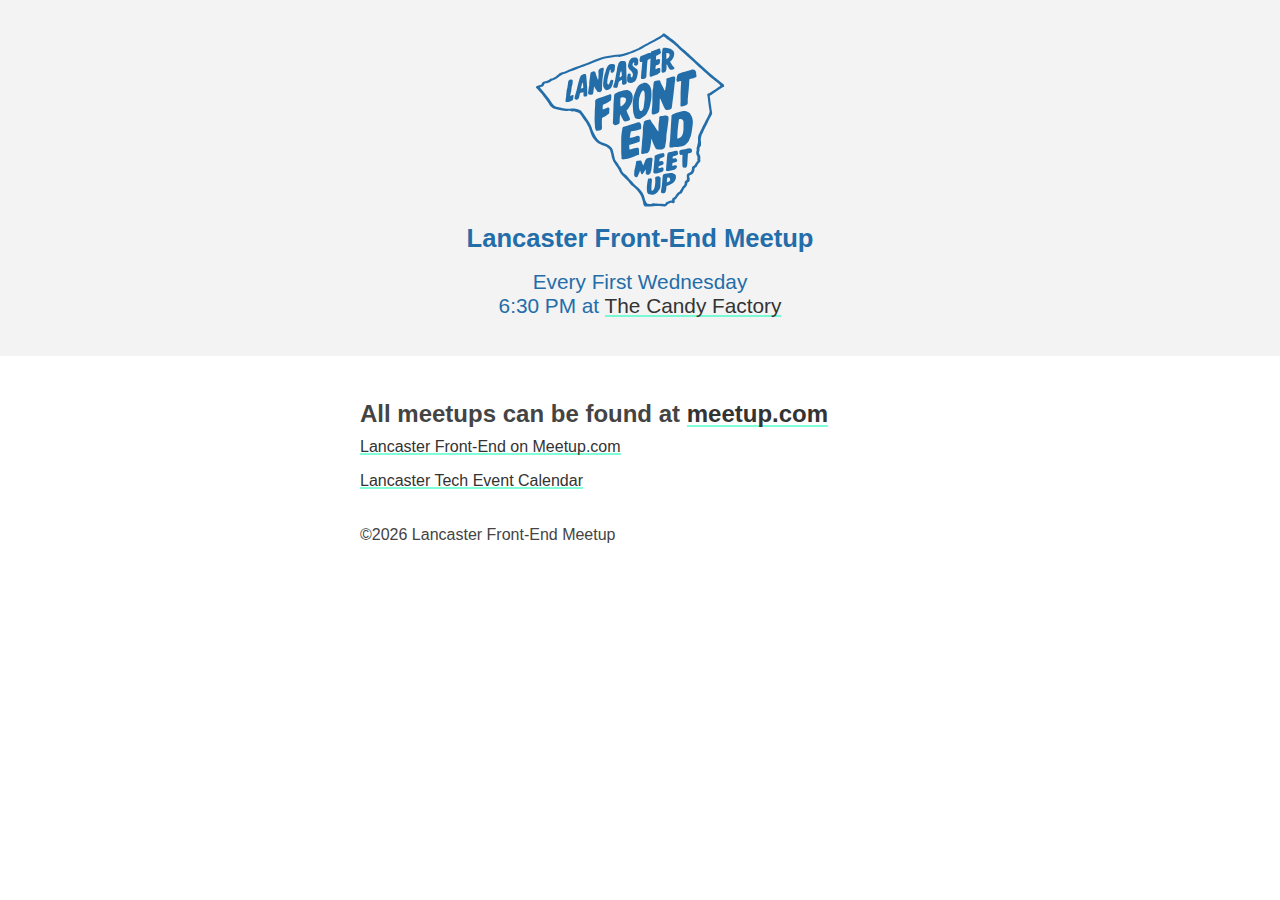
==== index.html @ fb567724 "center text.rewrite links." ====
<!DOCTYPE html>
<html lang="en">
<head>
	<meta charset="utf-8">
	<meta http-equiv="X-UA-Compatible" content="IE=edge">
	<meta name="viewport" content="width=device-width, initial-scale=1">
	<title>Lancaster Front-End Meetup</title>
	<meta name="description" content="The Lancaster Front-End Meetup meets every first Wednesday at 6:30 PM at the Candy Factory in Lancaster, Pennsylvania. We discuss and present topics revolving around the design and development of websites and applications."> 
	<meta name="author" content="Eric Clark"> 
	<link rel="stylesheet" href="styles.css">
	<!-- HTML5 shim and Respond.js for IE8 support of HTML5 elements and media queries -->
	<!-- WARNING: Respond.js doesn't work if you view the page via file:// -->
<!--[if lt IE 9]>
<script src="https://oss.maxcdn.com/html5shiv/3.7.2/html5shiv.min.js"></script>
<script src="https://oss.maxcdn.com/respond/1.4.2/respond.min.js"></script>
<![endif]-->

</head>
<body>
	<header class="hero">
		<div class="container">
			<div class="header-logo">
				<object class="logo" alt="The Lancaster Front-end Meetup Logo" data="lancaster-front-end-logo.svg" type="image/svg+xml"></object>          
			</div>
			<h1 class="header-title">Lancaster Front-End Meetup</h1>
			<h2 class="header-title-2">
				Every First Wednesday
				<br>
				6:30 PM at <a href="https://www.google.com/maps/place/The+Candy+Factory/@40.0436094,-76.3073205,18z/data=!4m5!1m2!2m1!1scandy+factory!3m1!1s0x0000000000000000:0x0563521d0d78cf03" target="_blank">The Candy Factory</a>
			</h2>
		</div>    
	</header>
	<section class="next-meetup">
		<div class="container">
			<h3>
				All meetups can be found at <a href="http://www.meetup.com/lancaster-front-end" target="_blank">meetup.com</a>
			</h3>
			<p>
				<a class="button" href="http://www.meetup.com/lancaster-front-end/events/229286176/" target="_blank" title="Meetup.com page for the Lancaster Front-end Meetup">Lancaster Front-End on Meetup.com</a>
			</p>
			<p>
				<a href="http://techlancaster.com/#calendar" target="_blank">Lancaster Tech Event Calendar</a>
			</p>
			</article>
		</div>
	</section>


	<footer>
		<div class="container">
			<p>&copy;<script>new Date().getFullYear()>2010&&document.write(new Date().getFullYear());</script> Lancaster Front-End Meetup</p>
		</div>
	</footer>

</body>
</html>
---- styles.css ----
html{box-sizing:border-box}*,*:before,*:after{box-sizing:inherit}body{margin:0;padding:0;font-family:Helvetica;color:#444}h3,h4{margin-bottom:10px}h3{font-size:1.5rem}p{margin-top:0}.container{width:100%;max-width:600px;padding:0 20px;margin:0 auto}.container:before,.container:after{content:" ";display:table}.container:after{clear:both}a{color:#333;-webkit-transition:all .25s ease;transition:all .25s ease;text-decoration:none;box-shadow:inset 0px -2px 0px rgba(0,255,180,0.5)}a:hover{box-shadow:inset 0px -1em 0px rgba(0,255,180,0.5)}.hero{padding:20px 0;background:#eaf3fb;background:#f3f3f3}.header-logo{width:200px;margin:0 auto;-webkit-transform:translate(-5%);transform:translate(-5%)}.header-title{margin-top:0;font-size:1.6em;color:#236DA9;text-align:center;font-weight:bold}.header-title-2{font-size:1.3em;color:#236DA9;text-align:center;font-weight:normal}.next-meetup{padding:20px 0;background:#fff}.content{padding:20px 0;border-top:1px solid #ddd}.row{margin:0 -20px}.row:before,.row:after{content:" ";display:table}.row:after{clear:both}.col1of2{padding-left:20px;padding-right:20px}@media (min-width: 600px){.col1of2{float:left;width:50%}}ul{margin:0;padding:0}ul li{list-style-type:none;margin:0;padding:4px}.btn{display:inline-block;padding:1em 2em;color:#fff;font-weight:bold;background:#236DA9;box-shadow:inset 0 -3px 0 0 rgba(0,0,0,0.2);border-radius:2px}.btn:hover{box-shadow:inset 0 -6px 0 0 rgba(0,0,0,0.35);background:#1f5f94}.text-nowrap{white-space:nowrap}.logo-outline,.logo-lancaster,.logo-frontend,.logo-meetup{fill:#236DA9}
/*# sourceMappingURL=styles.css.map */
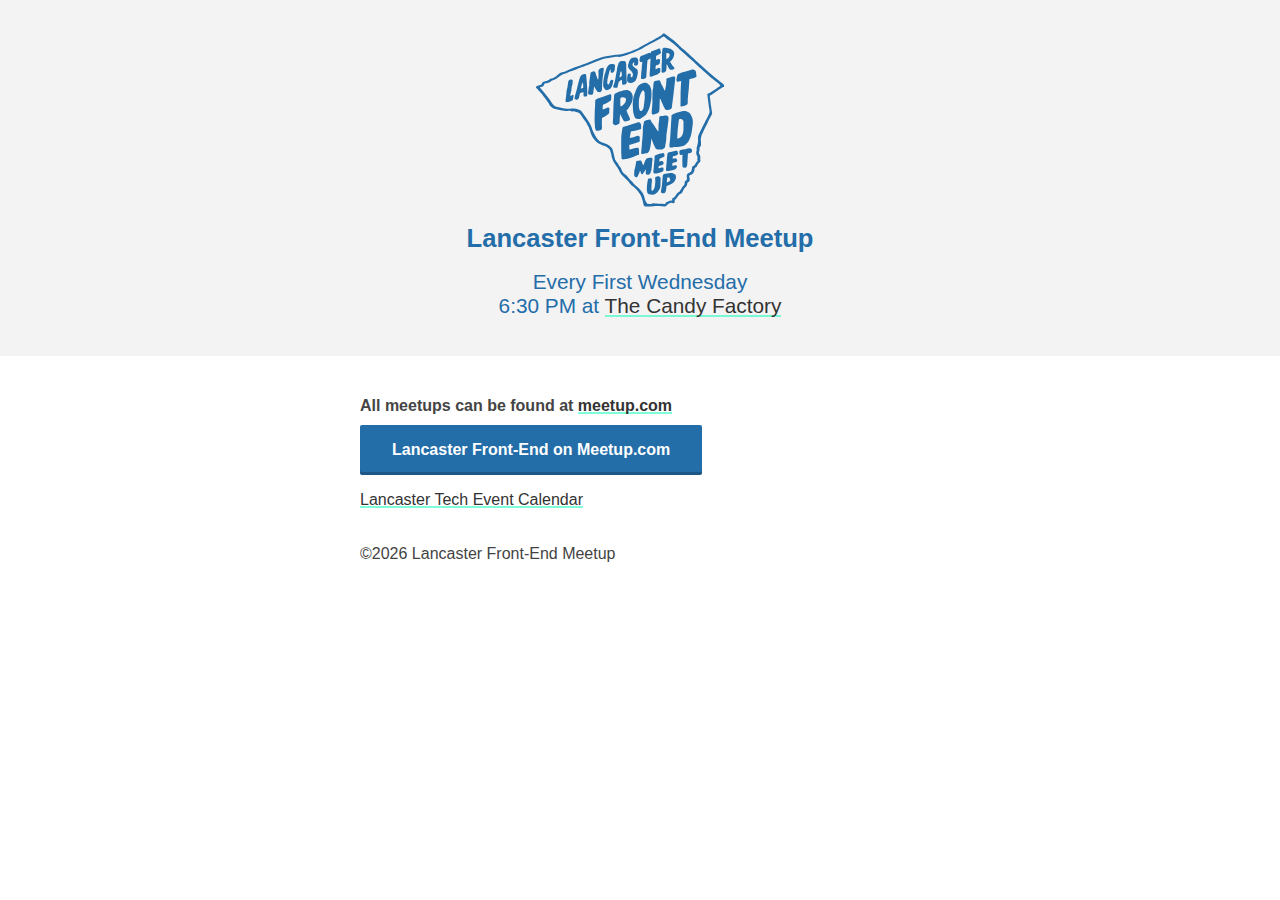
==== commit 86b7ea1e: "update heading and .btn class" ====
--- a/index.html
+++ b/index.html
@@ -32,11 +32,11 @@
 	</header>
 	<section class="next-meetup">
 		<div class="container">
-			<h3>
+			<h4>
 				All meetups can be found at <a href="http://www.meetup.com/lancaster-front-end" target="_blank">meetup.com</a>
-			</h3>
+			</h4>
 			<p>
-				<a class="button" href="http://www.meetup.com/lancaster-front-end/events/229286176/" target="_blank" title="Meetup.com page for the Lancaster Front-end Meetup">Lancaster Front-End on Meetup.com</a>
+				<a class="btn" href="http://www.meetup.com/lancaster-front-end/events/229286176/" target="_blank" title="Meetup.com page for the Lancaster Front-end Meetup">Lancaster Front-End on Meetup.com</a>
 			</p>
 			<p>
 				<a href="http://techlancaster.com/#calendar" target="_blank">Lancaster Tech Event Calendar</a>
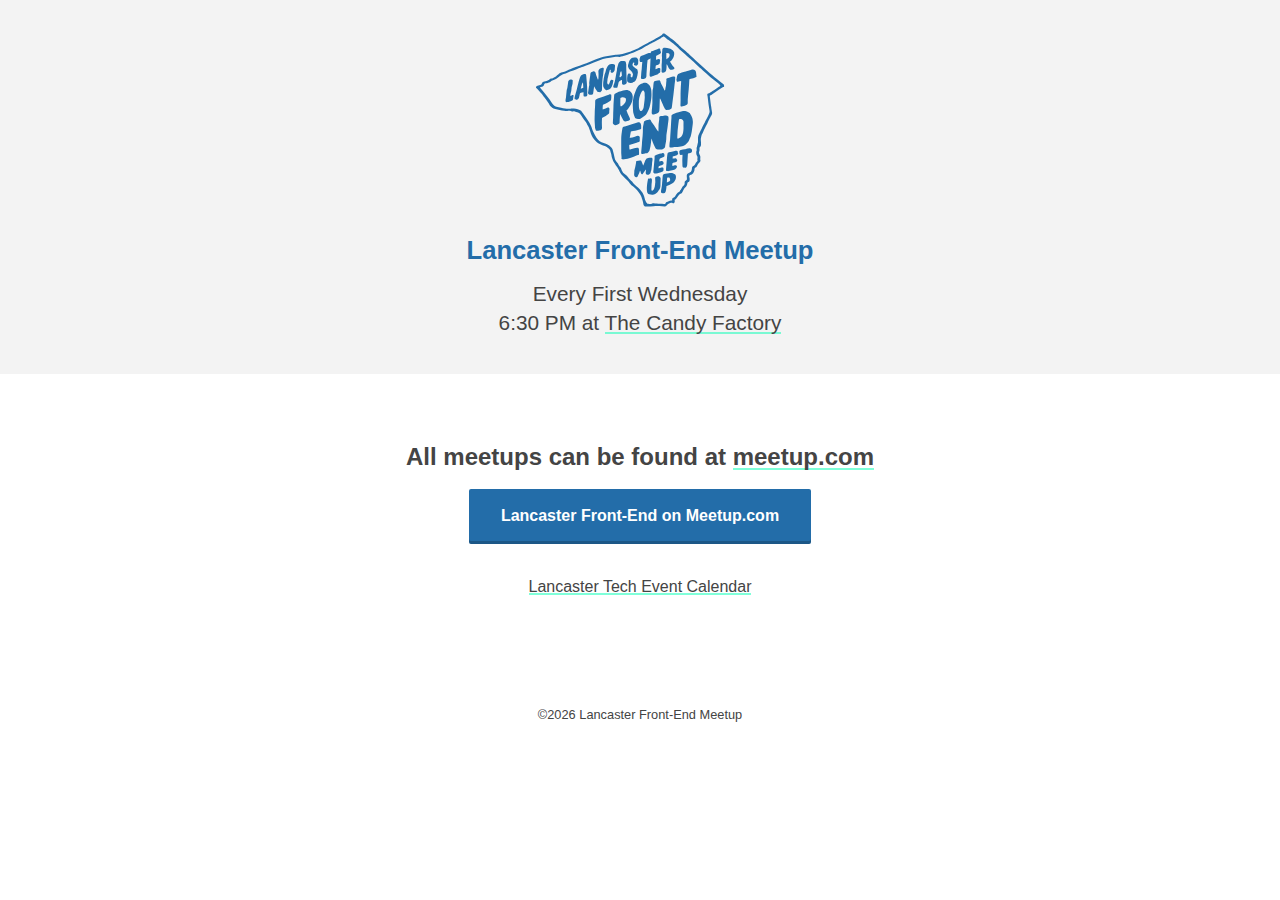
==== commit 0e047767: "updates again..." ====
--- a/index.html
+++ b/index.html
@@ -5,7 +5,7 @@
 	<meta http-equiv="X-UA-Compatible" content="IE=edge">
 	<meta name="viewport" content="width=device-width, initial-scale=1">
 	<title>Lancaster Front-End Meetup</title>
-	<meta name="description" content="The Lancaster Front-End Meetup meets every first Wednesday at 6:30 PM at the Candy Factory in Lancaster, Pennsylvania. We discuss and present topics revolving around the design and development of websites and applications."> 
+	<meta name="description" content="The Lancaster Front-End Meetup meets every first Wednesday at 6:30 PM at the Candy Factory in Lancaster, Pennsylvania. We discuss and present topics around the design and development of websites and applications."> 
 	<meta name="author" content="Eric Clark"> 
 	<link rel="stylesheet" href="styles.css">
 	<!-- HTML5 shim and Respond.js for IE8 support of HTML5 elements and media queries -->
@@ -20,7 +20,12 @@
 	<header class="hero">
 		<div class="container">
 			<div class="header-logo">
-				<object class="logo" alt="The Lancaster Front-end Meetup Logo" data="lancaster-front-end-logo.svg" type="image/svg+xml"></object>          
+				<svg class="logo" xmlns="http://www.w3.org/2000/svg" viewBox="0 0 432 432">
+						<path class="logo-outline" d="M388.53 163.65c0 .88-.1 1.88.02 2.85.77 6.27 1.58 12.53 2.4 18.8.1.68.4 1.33.5 2.02.28 2.08.47 4.17.76 6.25.23 1.56.47 3.13.83 4.66.7 3.07.4 5.9-1.6 8.45-.64.8-.98 1.85-1.5 2.77-1.25 2.3-2.53 4.57-3.78 6.87-.4.72-.82 1.43-1.08 2.2-1.23 3.72-3.28 7.05-5 10.53-1.04 2.14-2.08 4.27-3.15 6.4-.6 1.2-1.4 2.3-1.83 3.57-.96 2.84-2.62 5.32-3.8 8.03-.08.16-.2.3-.23.48-.73 2.94-1.63 5.86-2.1 8.84-.28 1.87.07 3.84.18 5.76.08 1.52.33 3.03.32 4.54 0 1.63-.05 3.3-.45 4.86-.27 1.06-1.07 2.04-1.82 2.9-.87 1-1.3 2.05-1.07 3.35.44 2.43.13 4.8-.8 7.04-.66 1.6-.3 2.96.38 4.37.46.94.9 1.9 1.35 2.84 1.03 2.25 1.28 4.56.76 7-.2.94-.22 2.05.08 2.95.86 2.57-.18 4.44-2 6.03-2.16 1.88-3.8 4.07-4.82 6.75-.63 1.63-1.4 3.24-3.27 3.9-.4.12-.74.37-1.05.63-.72.6-1.3 1.23-1.33 2.32-.1 2.1-.27 4.18-1.32 6.1-1.12 2.02-2.13 4.14-4.06 5.56-.54.4-1.23.6-1.88.83-.55.2-1.14.26-1.7.45-2.04.7-3.03 2.46-2.3 4.5.77 2.1.82 4.23.74 6.38-.03.73-.36 1.45-.5 2.18-.25 1.37-1.2 2-2.35 2.5-1.4.6-2.1 1.64-2.24 3.25-.3 3.2-1.72 5.84-4.1 8.1-1.86 1.74-3.47 3.77-4.6 6.12-.82 1.73-1.6 3.5-2.5 5.2-.73 1.33-1.55 2.65-3.45 2.48-.35-.03-.78.25-1.08.5-.63.5-1.26 1.04-1.78 1.67-1.3 1.55-2.58 3.13-3.8 4.74-1.1 1.44-2.1 2.95-3.2 4.37-.35.43-.94.68-1.44.94-.46.24-.97.38-1.63.64.13.55.2 1.04.36 1.5.52 1.62-.42 4.92-1.73 5.93-.68.52-1.43.42-2.17.16-.66-.25-1.28-.6-1.96-.77-.78-.18-1.72-.5-2.4-.24-1.7.65-3.63.87-5.05 2.23-.38.35-.83.67-1.3.86-1.2.48-2.07 1.4-2.56 2.5-.92 2.1-2.58 2.56-4.6 2.44-3.78-.23-7.57-.6-11.36-.72-4.15-.14-8.3-.1-12.45.1-4.66.24-9.3.77-13.98.78-1.34 0-2.68 0-4.02-.1-.5-.02-1.12-.18-1.45-.52-1.08-1.12-2.3-2.17-2.6-3.85-.18-1.15-.5-2.3-.6-3.45-.47-4.24-2.3-8.08-3.46-12.12-1.2-4.17-3.43-7.75-6.22-11.03-1.93-2.27-3.75-4.63-5.8-6.77-1.86-1.92-3.98-3.6-5.97-5.38-2.42-2.17-5.17-3.92-7.13-6.65-1.7-2.37-3.58-4.66-5.76-6.7-3.2-3.02-6.1-6.38-9.26-9.48-1.88-1.85-3.74-3.7-5.18-5.92-.44-.68-.85-1.4-1.24-2.1-1.84-3.38-3.66-6.78-5.52-10.15-.45-.8-1.05-1.54-1.6-2.3-1.37-1.88-2.87-3.65-3.9-5.77-.9-1.82-2.13-3.48-3.2-5.22-.27-.45-.6-.88-.76-1.37-1.37-4-3.17-7.88-3.5-12.22-.12-1.48-.74-2.92-1.13-4.38-.46-1.7-.96-3.37-1.38-5.07-.23-.94-.6-1.74-1.3-2.42-.55-.5-.9-1.22-1.43-1.75-2.62-2.6-5.45-4.92-9.03-6.13-2.53-.86-5.15-1.57-7.6-2.68-4.45-2.02-8.9-4-12.27-7.9-2.33-2.68-4.63-5.4-6.47-8.4-1.42-2.33-2.62-4.82-3.6-7.37-1.28-3.37-2.05-6.94-3.42-10.26-.97-2.34-1.48-4.88-3.16-7-1.13-1.42-1.78-3.26-2.53-4.96-1.1-2.5-2.65-4.66-4.5-6.62-2.65-2.77-4.56-6.05-6.6-9.25-1.22-1.9-2.52-3.82-4.05-5.48-2-2.2-4.75-3.1-7.63-3.6-.97-.16-1.98-.3-2.88-.67-1.32-.54-2.63-.62-3.95-.34-1.2.25-2.33.08-3.44-.28-2.7-.88-5.52-1.1-8.33-.86-2.48.2-4.92-.05-7.35-.34-3.3-.4-6.6-.9-9.88-1.5-3.16-.6-6.28-1.35-9.4-2.1-1.3-.33-2.55-.83-3.8-1.27-2.07-.72-3.37-2.47-5.05-3.7-2.73-2.02-3.6-5.26-5.45-7.84l-4.9-6.78c-.66-.9-1.4-1.73-2-2.65-1.33-2-2.57-4.04-4.34-5.7-.37-.36-.75-.76-1-1.22-1.2-2.32-3.2-3.97-4.9-5.87-1.05-1.16-1.83-2.56-2.85-3.75-1.2-1.4-2.52-2.74-3.84-4.05-.94-.94-2-1.77-2.97-2.7-.9-.88-1-1.94-.14-2.8.86-.9 1.87-1.63 3.14-2 2.4-.73 4.75-1.58 7.1-2.4 1.05-.35 1.57-1.17 1.86-2.18.8-2.82 2.78-4.3 5.57-4.6 3.4-.35 6.34-1.94 9.4-3.23.62-.26 1.18-.78 1.62-1.3 1-1.2 2.25-1.84 3.8-1.9 3.07-.1 5.57-1.53 7.94-3.32.7-.52 1.56-.83 2.23-1.37 1.4-1.14 2.73-2.38 4.1-3.57.64-.56 1.3-1.1 1.98-1.65.36-.3.9-.45 1.14-.8 1.03-1.57 2.73-1.93 4.32-2.43 1.56-.5 3.2-.7 4.75-1.22 2.37-.8 4.72-1.7 7-2.73 2.9-1.34 5.83-2.63 8.9-3.6 3.12-1 6.1-2.38 9.14-3.6.45-.16.87-.36 1.3-.52 5.6-2.06 11.2-4.1 16.77-6.17 4.38-1.63 8.76-3.25 13.1-5 4.27-1.73 8.47-3.63 12.72-5.43.96-.4 1.95-.77 2.94-1.1 3.1-1.05 6.2-2.1 9.3-3.1 3.7-1.18 7.4-2.24 11.24-2.78 6.78-.97 13.56-1.9 20.34-2.82.52-.07 1.05-.06 1.58-.07 4.4-.1 8.76-.6 13.04-1.53 2.44-.54 4.75-1.6 7.17-2.28 3.72-1.03 7.2-2.7 11.02-3.43 1.12-.2 2.14-.9 3.24-1.3 2.7-.96 5.23-2.28 7.8-3.53 1.68-.8 3.44-1.47 5.1-2.33 2.1-1.1 4.15-2.36 6.23-3.53 1.2-.7 2.45-1.33 3.68-2l6.14-3.37c2.3-1.26 4.6-2.5 6.9-3.78.68-.38 1.3-.8 1.97-1.18 1-.57 2.04-1.1 3.07-1.65 2.42-1.3 4.84-2.57 7.25-3.88 2.2-1.2 4.4-2.4 6.57-3.64 1.3-.74 2.6-1.52 3.9-2.3 1.68-1.04 3.38-2.06 5.05-3.14.52-.34 1.1-.77 1.33-1.3.38-.86.82-1.54 1.78-1.75 1.1-.24 2.2-.37 3.25.2.57.3 1.1.7 1.6 1.08 1.95 1.48 3.8 3.1 5.84 4.42 1.92 1.25 3.66 2.66 5.3 4.23.3.28.65.52 1 .73 3.28 1.93 6.24 4.3 9 6.9 2.2 2.08 4.45 4.1 6.6 6.22 1.26 1.22 2.32 2.63 3.6 3.83 2.14 2.03 4.36 4 6.62 5.92 2.7 2.3 5.48 4.54 8.2 6.8 1.13.94 2.25 1.88 3.3 2.88 1.44 1.36 2.77 2.84 4.23 4.17 2 1.85 4.15 3.55 6.16 5.4 3.68 3.42 7.27 6.93 10.96 10.33 3.55 3.27 7.2 6.43 10.78 9.66 2.77 2.5 5.5 5.04 8.28 7.5 3.98 3.5 8 7 12.02 10.45 2.78 2.38 5.57 4.77 8.44 7.07 2.18 1.75 4.62 3.2 6.68 5.06 1.77 1.6 3.57 3.16 5.5 4.55.3.2.55.48.86.62 2.24 1 3.17 2.74 3.22 5.13.03 1.37-.3 2.06-1.58 2.52-.44.16-.9.27-1.3.52-4.7 3.04-9.38 6.1-14.05 9.17l-8.58 5.7c-.83.56-1.6 1.2-2.44 1.72-.84.55-1.73 1-2.83 1.6zm-81.5 226.46c0-.9.08-1.6-.03-2.25-.2-1.12.22-1.95 1.02-2.64.44-.37.9-.76 1.4-1.05 1.98-1.14 3.78-2.27 4.76-4.6.8-1.95 2.34-3.55 3.78-5.17 1.1-1.26 2.16-2.4 3.75-2.95 1.3-.44 2.03-1.26 2.34-2.6.12-.52.6-.97.93-1.45.23-.33.53-.62.73-.97 1.02-1.72 1.98-3.48 3.05-5.17.6-.93 1.2-1.97 2.08-2.55 1.98-1.32 2.9-3.13 3.15-5.4.08-.68.15-1.4.04-2.1-.22-1.36.4-2.4 1.22-3.32.65-.73 1.43-1.4 2.28-1.9.94-.52 1.38-1.22 1.42-2.22.03-.76-.02-1.52-.06-2.27-.1-1.58-.32-3.16-.28-4.73.04-1.64.33-3.38 1.73-4.43 1.53-1.14 3.2-2.24 4.96-2.93 2.04-.8 2.95-2.25 3.6-4.16.63-1.84.87-3.74.98-5.67.08-1.4.56-2.62 1.78-3.45.9-.62 1.85-1.22 2.7-1.9.72-.58 1.64-1.15 1.94-1.93 1.07-2.74 2.72-5.02 4.9-6.95.68-.6.96-1.3.64-2.2-.57-1.53-.53-3.04-.12-4.63.4-1.56.26-3.12-.7-4.54-1.87-2.83-2.08-6-1.9-9.26.03-.35.07-.73.24-1.02 1.02-1.75.75-3.58.48-5.45-.1-.67.02-1.4.15-2.06.14-.8.43-1.56.62-2.36.47-2 .9-3.98 1.37-5.97.3-1.23.84-2.45.9-3.7.14-2.32 0-4.66-.04-7-.04-2.67.1-5.3.86-7.93s2.5-4.7 3.46-7.2c1.05-2.72 2.5-5.27 3.78-7.9.8-1.67 1.55-3.4 2.4-5.05 1.33-2.52 2.77-4.98 4.1-7.5.46-.87.66-1.88 1.1-2.76 1.64-3.15 3.33-6.27 5-9.4.38-.73.76-1.45 1.1-2.2.98-2.1 1.97-4.18 2.7-6.4.48-1.45.78-2.77.54-4.26-.7-4.38-1.4-8.76-2.05-13.16-.46-3.18-.8-6.38-1.2-9.58-.33-2.78-.63-5.57-.98-8.34-.13-.98-.4-1.95-.56-2.93-.3-1.7.28-3.3 1.5-3.57 3.5-.8 6.06-3.18 8.9-5.07 3.62-2.38 7.17-4.83 10.77-7.22 1.94-1.3 3.94-2.5 5.88-3.78 1.05-.7 1.12-1.38.36-2.34-.17-.23-.42-.4-.64-.6-2.3-1.96-4.6-3.94-6.9-5.88-2.73-2.28-5.5-4.5-8.23-6.77-2.43-2-4.87-4-7.28-6-1.97-1.64-3.93-3.3-5.87-4.98-2.1-1.85-4.2-3.7-6.25-5.6-1.24-1.14-2.4-2.35-3.63-3.5-.9-.85-1.8-1.67-2.72-2.47-1.5-1.3-3.06-2.5-4.5-3.84-2.72-2.5-5.38-5.03-8.06-7.54-2.12-2-4.23-4-6.36-5.96-1.54-1.42-3.1-2.82-4.67-4.2-1.06-.94-2.17-1.8-3.2-2.74-2.18-2-4.27-4.1-6.5-6.06-3.25-2.84-6.6-5.57-9.88-8.36-.9-.75-1.74-1.55-2.58-2.35-2.35-2.27-4.67-4.56-7-6.8-1.27-1.22-2.5-2.45-3.85-3.56-1.98-1.63-4.03-3.18-6.05-4.75-2.34-1.82-4.68-3.64-7.05-5.4-.55-.42-1.22-.67-1.83-1-.4-.23-.83-.43-1.18-.73-1.87-1.6-3.7-3.22-5.56-4.8-.48-.42-1-.82-1.57-1.1-.3-.15-.88-.18-1.1 0-1.75 1.46-4.12 2-5.6 3.84-.18.23-.46.36-.72.5l-7.1 3.73c-3.82 2-7.62 4.02-11.43 6.02-1.08.57-2.2 1.07-3.27 1.67-3.6 2.03-7.17 4.1-10.75 6.14-1.72.98-3.45 1.92-5.17 2.9-1.56.9-3.05 1.96-4.67 2.75-2.46 1.22-5 2.26-7.5 3.38-.42.2-.8.47-1.22.68-2.26 1.1-4.47 2.33-6.8 3.23-4.35 1.66-8.74 3.22-13.17 4.66-3.44 1.12-6.95 2.03-10.45 2.97-2.26.6-4.57 1-6.8 1.63-.85.24-1.5.43-2.28-.12-.44-.3-1.1-.44-1.64-.4-1.46.06-2.92.22-4.36.4-4.12.56-8.23 1.1-12.34 1.72-2.65.4-5.3.8-7.94 1.35-4.87 1.03-9.66 2.28-14.27 4.2-4.64 1.95-9.4 3.54-14.08 5.37-5.05 1.97-10.06 4.07-15.1 6.06-3.42 1.34-6.88 2.58-10.33 3.87-.4.14-.78.27-1.15.45-3.06 1.43-6.33 2.3-9.43 3.67-4.53 1.98-9.27 3.46-13.9 5.23-3.2 1.22-6.35 2.6-9.55 3.83-1.36.52-2.8.82-4.2 1.26-1.9.6-3.58 1.62-5.3 2.64-1.95 1.17-3.76 2.53-5.5 3.93-1.94 1.57-3.66 3.3-5.92 4.52-2.46 1.32-4.97 2.28-7.7 2.77-1.2.2-2.1.7-2.9 1.72-.7.9-1.64 1.9-2.65 2.17-3.03.8-5.86 2.38-9.07 2.57-.46.03-.9.23-1.36.34-1.02.24-1.53.85-1.8 1.9-.27.97-.78 1.94-1.37 2.78-.83 1.16-2.1 1.8-3.43 2.26-1.47.5-2.95.94-4.57 1.44.28.4.4.66.6.87 2.72 3.18 5.5 6.3 8.16 9.55 3.2 3.93 6.35 7.93 9.42 11.97 2 2.65 4 5.34 5.75 8.16 1.82 2.92 3.8 5.7 6.2 8.17 1.56 1.63 3.6 2.57 5.75 3.18 3.3.94 6.74 1.16 10.05 2.15 2.73.82 5.58 1.3 8.4 1.67 4 .55 8.05.6 12.08.16.82-.1 1.64-.35 2.44-.3 2.97.18 5.98.2 8.88.78 2.84.56 5.6 1.64 8.32 2.66 2.3.86 4 2.58 5.4 4.58l1.2 1.7c1.32 1.8 2.73 3.52 3.94 5.37 2 3.08 4.03 6.12 6.33 9 1.6 2 2.74 4.35 4.2 6.45 1.84 2.62 2.82 5.62 4 8.53 1.76 4.25 2.6 8.84 5 12.85 1.24 2.05 2.22 4.24 3.35 6.34 1.77 3.3 3.8 6.38 6.3 9.2 2.13 2.37 4.72 4 7.54 5.25 2.97 1.32 6.1 2.3 9.16 3.42.88.3 1.8.57 2.6 1 3.26 1.74 6.3 3.8 8.86 6.46 1.27 1.33 2.56 2.77 3.07 4.62.98 3.54 1.95 7.1 2.82 10.66.8 3.23 1.34 6.52 2.17 9.74.33 1.32.98 2.63 1.76 3.76 1.4 2.06 2.97 4.04 4.58 5.96.9 1.06 1.16 2.4 1.9 3.48 1.44 2.1 3 4.15 4.5 6.23.33.48.6 1 .82 1.55.53 1.35.92 2.76 1.5 4.1 1.5 3.42 3.8 6.23 6.77 8.54 2.8 2.16 5.52 4.42 7.6 7.34.67.95 1.43 1.84 2.22 2.7 1.56 1.72 3.16 3.4 4.75 5.1.52.55 1.26.97 1.57 1.6 1.06 2.12 2.8 3.55 4.55 5.03 2.74 2.35 5.56 4.63 8.1 7.2 2.5 2.5 4.98 5.05 7.05 7.96 1.12 1.56 2.47 3 3.3 4.7 1.7 3.53 3.1 7.2 3.75 11.1.66 3.98 2.82 7.22 5.18 10.35.25.33.77.57 1.2.62.9.12 1.84.03 2.76.13 2.43.28 4.75-.04 7.02-1 .85-.34 1.8-.72 2.68-.67 2.2.12 4.4.5 6.6.74 2.63.27 5.24.54 7.87.7 2.68.18 5.38.15 8.05.36 2.25.17 2.4.2 3.46-1.77.6-1.1 1.17-2.2 2.4-2.68 1.42-.55 2.9-.92 4.24-1.6 2.3-1.14 4.7-1.58 7.54-1.2z"/>
+						<path class="logo-lancaster" d="M242.53 89.93c-.64.22-1.1.4-1.57.55-3 .9-4-.36-4.27-2.93-.27-2.36.34-4.62 1.14-6.9.65-1.86 1.65-2.64 3.36-3.26 3.3-1.2 6.46-2.68 9.7-3.97 1.82-.72 3.66-1.36 5.54-1.88.8-.22 1.73-.07 2.6-.02.44.03.88.22 1.5.4.13-.65.26-1.23.34-1.82.2-1.5.75-2.3 2.2-2.52 2.56-.38 4.75-1.65 7.08-2.6 2.38-.95 4.72-2 7.12-2.9 2.52-.93 4.47.46 4.44 3.13 0 1.1.12 2.04.76 3.04 1.02 1.6.3 3.87-1.38 4.8-1.93 1.1-3.94 2-5.9 3.02-.92.46-1.8.96-2.78 1.5l-.22 8.18 1.84-.46c1.2-.3 2.4-.67 3.6-.84.68-.1 1.44.08 2.1.3 1.18.43 1.5 1.03 1.33 2.27-.28 2.15-.55 4.3-.85 6.42-.22 1.5-1.3 2.37-2.57 2.83-1.48.53-2.77 1.5-4.47 1.55-1.2.04-1.57.7-1.68 1.98-.2 2.14-.33 4.27-.5 6.53 2.05-.3 3.72-.93 5.18-2 1.2-.9 2.5-.9 3.82-.6 1.38.32 1.95 1.1 1.62 2.5-.35 1.47-.42 2.95-.22 4.43.24 1.8-.58 3-2.02 3.82-.82.47-1.47 1.07-2.15 1.7-.65.62-1.46 1.17-2.3 1.47-2.13.77-4.32 1.33-6.46 2.06-1.46.5-2.86 1.14-4.3 1.72-.8.33-1.6.73-2.43.95-1.9.5-3.03-.26-3.2-2.2-.14-1.37-.2-2.77-.12-4.15.27-3.85.7-7.68.97-11.53.2-2.97.28-5.96.4-8.93l.47-10.18c.03-.6.03-1.22.06-2-.53.14-.88.18-1.16.33-1.4.75-2.75 1.58-4.16 2.3-.66.33-.97.72-1.1 1.48-.85 5.24-1.07 10.54-1.36 15.83-.24 4.42-.66 8.83-.94 13.24-.1 1.6.03 3.2-.07 4.77-.15 2.43-2.4 5.07-4.7 5.77-1.46.43-2.9.72-4.42.44-2.02-.36-2.94-1.47-2.8-3.52.2-2.8.63-5.62.64-8.44 0-3.22.86-6.3 1.07-9.5.18-2.55.3-5.12.5-7.67.2-2.46.46-4.9.7-7.37.03-.3.02-.58.03-1.07zM146.9 129.3c.53-1.45.88-2.72.95-4.02.14-2.66.23-5.34.2-8 0-2.26-.28-4.5-.34-6.77-.03-1.4.75-2.54 1.53-3.6.9-1.22 1.95-2.16 3.54-2.54 1.28-.3 2.45-1.03 3.82-1.1 1.87-.13 2.96.8 2.8 2.7-.15 1.9-.5 3.76-.74 5.64-.33 2.75-.57 5.5-.93 8.26-.3 2.3-.76 4.56-1.05 6.85-.22 1.74-.27 3.5-.4 5.23-.14 1.95-.3 3.9-.4 5.84-.15 3.38-.26 6.77-.4 10.16-.03 1.13 0 2.27-.1 3.4-.1 1-.53 1.84-1.46 2.4-.42.25-.78.64-1.1 1.04-1 1.3-1.66 1.44-3.14.76-.32-.15-.8-.2-1.12-.06-1.3.5-2.38.22-3.13-.9-1.92-2.83-4.32-5.36-5.58-8.64-.3-.8-.8-1.5-1.2-2.25l-.3.08c-.08 1-.14 2-.28 3-.55 4.03-1.1 8.05-1.7 12.07-.16 1.12-.8 1.84-1.96 2.1-.78.18-1.54.6-2.34.67-1.05.1-2.12.04-3.18-.06-2-.18-3.7-2.12-3.54-4.16.08-1.17.44-2.32.6-3.5.37-2.68.67-5.38 1.06-8.07.2-1.46.55-2.92.83-4.38.1-.6.44-1.26.3-1.8-.62-2.42-.18-4.8.12-7.2.58-4.57 1.28-9.14 1.92-13.72.1-.8.24-1.63.25-2.45.04-1.8.96-2.96 2.54-3.7 1.1-.5 2.2-1.08 3.36-1.48 1.67-.58 4.62.68 5.15 3.03.86 3.8 2 7.53 3.73 11.05.54 1.1.84 2.32 1.26 3.48.1.16.23.3.44.67zM198.47 129.23c-.75.3-1.36.52-1.95.8-.65.3-1.23.76-1.9 1.03-2.22.9-2.98 2.83-3.5 4.92-.4 1.65-.67 3.33-1.06 4.98-.28 1.2-.7 2.36-1 3.56-.33 1.47-1.43 2.04-2.7 2.06-1.47.03-2.97-.1-4.4-.42-1.83-.4-2.48-1.53-2-3.3.42-1.5 1.07-2.96 1.55-4.47.6-1.87 1.12-3.75 1.62-5.64.33-1.24.6-2.5.85-3.74.35-1.8.65-3.63.97-5.45.63-3.65 1.23-7.3 1.9-10.94.18-1.06.57-2.08.76-3.14.2-1.1.27-2.22.37-3.33.06-.66-.03-1.36.12-2 .4-1.68.9-3.35 1.38-5.02.4-1.43.88-2.85 1.2-4.3.28-1.2.8-2.2 1.73-3.02.16-.14.37-.24.46-.4 1.17-2.27 3.36-2.56 5.5-2.74 1.74-.15 3.5-.08 5.24.05.84.07 1.7.4 2.46.8.4.24.72.85.85 1.36.2.7.17 1.44.25 2.15.05.4 0 .9.22 1.2.55.84.5 1.76.52 2.68 0 2.93-.05 5.87.04 8.8.24 7.86.53 15.73.8 23.6l.2 5.7c.06 1.2-.55 2.14-1.45 2.73-1.5.98-2.93 2.08-4.8 2.3-1.35.16-2.2-.2-3.07-1.24-1.28-1.5-.92-3.28-.94-4.97-.02-1.5.03-2.96-.23-4.62zm-5.08-5.86c1.05.4 1.8 0 2.5-.43.55-.35.98-.92 1.55-1.23.93-.5 1.1-1.23 1-2.16-.17-1.9-.26-3.8-.47-5.68-.1-.95-.4-1.87-.64-2.9-1.6.6-2.17 1.78-2.43 3.1-.52 2.72-1 5.44-1.47 8.17-.06.35-.03.7-.04 1.14zM295.12 95.7c-.08 1.37-.3 2.45-.16 3.5.3 2.58-.35 5.1-.5 7.65-.07 1.24-.62 2.5-1.2 3.64-.76 1.48-2.27 2.16-3.78 2.72-.53.2-1.08.32-1.62.48-2.38.73-3.75-.27-3.7-2.73.06-2.1.23-4.2.25-6.32.03-2.4-.14-4.82-.1-7.23.05-1.9.34-3.78.42-5.68.16-3.65.26-7.3.37-10.94 0-.4-.1-.8-.12-1.22-.05-1.07-.17-2.15-.1-3.2.34-4.42.76-8.82 1.1-13.22.07-1.1.57-1.65 1.44-2.3 1.4-1.06 2.78-1 4.35-.72 2.88.52 5.8.87 8.7 1.35 1.88.3 3.68.95 5.3 1.98 2.2 1.4 4.13 3.07 5.1 5.6.18.43.32.87.4 1.33.58 3.77.1 7.4-1.57 10.83-1.1 2.3-2.5 4.42-4.2 6.3-.66.7-1.54 1.18-2.3 1.78-.67.52-.74.9-.3 1.57 1.58 2.4 3.12 4.8 4.76 7.15.73 1.04 1.72 1.9 2.5 2.9.65.85 1.26 1.76 1.73 2.7.42.87-.1 1.7-.7 2.22-1.35 1.2-2.96 1.84-4.8 1.8-.7-.02-1.4-.08-2.12-.02-.84.06-1.5-.1-2-.87-.17-.3-.5-.48-.75-.72-.9-.83-1.73-1.66-2.25-2.87-1-2.34-2.2-4.6-3.35-6.87-.1-.18-.32-.26-.8-.6zm-.4-10.66c.64-.5 1.1-.8 1.48-1.17.88-.86 1.6-1.93 2.62-2.58 1.92-1.25 2.4-3.16 2.7-5.13.26-1.6-.4-3.64-2.62-4.1-.85-.18-1.67-.52-2.52-.68-.57-.12-1.18-.06-1.82-.08-.32 4.53-.18 8.9.16 13.72zM115.6 156.23c-2.6.12-4.77.8-6.93 1.45-.3.1-.64.5-.75.85-.26.78-.4 1.6-.57 2.4-.43 2.06-.73 4.15-1.3 6.17-.5 1.9-1.4 3.62-3.25 4.64-.04.02-.08.07-.12.1-1.1.56-4.83.1-5.74-.67-.72-.62-.78-1.46-.67-2.27.2-1.58.5-3.15.85-4.7.43-1.85.98-3.66 1.48-5.5.85-3.06 1.77-6.1 2.55-9.2 1.3-5.2 2.44-10.42 3.8-15.58.92-3.42 2.06-6.8 3.2-10.14.42-1.25 1.1-2.43 1.73-3.6.24-.42.66-.82 1.1-1.05 1.85-1 3.7-2.03 5.8-2.46.4-.08.8-.14 1.2-.16 2.15-.1 3.2.72 3.4 2.86.44 4.5.8 9 1.17 13.52.3 3.58.57 7.17.8 10.76.13 2.36.15 4.73.23 7.1l.12 2.6c.07 1.5.3 2.96-.03 4.46-.16.78-.07 1.67.13 2.45.78 3-2.1 5.3-4.45 5.07-.4-.04-.8.05-1.22.1-1.13.14-1.93-.26-2.25-1.37-.24-.82-.3-1.7-.3-2.57-.03-1.7 0-3.4.02-5.25zm-1.4-21c-.55.55-.96.8-1.13 1.16-.43.9-.83 1.87-1.1 2.85-.72 2.72-1.4 5.46-2.05 8.2-.1.35-.03.73-.04 1.12 1.57-.55 3-1.07 4.47-1.54.6-.2.85-.5.8-1.1 0-.32-.02-.62-.04-.93-.16-2.45-.3-4.9-.5-7.35-.06-.7-.22-1.37-.4-2.42zM224.4 91c-2.42 1.32-3.25 4.45-2.84 6.6.16.82.62 1.72 1.23 2.27 1.63 1.47 3.4 2.8 5.14 4.14 1.1.86 2.3 1.6 3.32 2.5.46.42.77 1.1.93 1.73.35 1.4.6 2.8.86 4.23.05.25.05.52 0 .77-.56 4.33-1.4 8.62-2.63 12.8-.48 1.65-1.45 3.17-2.3 4.7-.93 1.64-2.55 2.48-4.2 3.23-.38.17-.86.2-1.14.47-1.52 1.4-3.5 1.38-5.33 1.8-.3.06-.63.13-.9.05-1.4-.37-2.87-.57-4.1-1.25-1.56-.88-2.47-2.42-2.62-4.28-.3-3.6 0-7.2.63-10.74.22-1.23.8-2.45 1.42-3.55.83-1.44 4.9-1.2 5.54.32.3.76.24 1.7.23 2.55 0 .92-.25 1.85-.18 2.76.1 1.32.88 1.85 2.2 1.82.7-.02 1.16-.3 1.37-.98.47-1.5.96-3 1.4-4.5.1-.28.08-.63 0-.92-.52-2.1-1.04-4.22-2.5-5.9-.9-1.04-1.92-2-3-2.85-2.58-2-4.06-4.7-5.13-7.7-.17-.45-.22-1-.18-1.48.15-1.94.2-3.9 1.13-5.7.4-.8.43-1.8.68-2.68.6-2.1 1.83-3.9 2.94-5.75.33-.56.87-1 1.33-1.48.2-.22.58-.34.7-.6.8-1.74 2.5-1.85 4.04-2.08 1.7-.26 3.47-.32 5.22-.35 2.6-.04 4.33 1.44 5.46 3.62.54 1.04.74 2.2.65 3.44-.12 1.6-.05 3.2-.07 4.8 0 .25-.05.5-.05.76.08 2.78-1.72 4.07-3.95 5.05-1.35.6-2.32-.4-3.45-.75-.2-.06-.34-.23-.5-.35-1.43-1.1-1.56-1.72-.7-3.28.7-1.26.48-2.27-.7-3.23zM167.15 131.84c-.1.9-.3 2.1-.34 3.34-.02 1.37.45 2.65 1.35 3.7.63.72 1.46.66 2.1-.1 1.32-1.6 2.1-3.45 2.33-5.47.2-1.76 1.17-2.87 2.47-3.9.9-.7 3.53-.52 4.56.68.32.36.47 1.1.35 1.57-1.05 4.12-1.3 8.46-3.5 12.26-1.26 2.2-2.65 4.3-4.78 5.77-1.82 1.25-3.96 1.65-6.1 2-.3.06-.66.06-.9-.07-1.64-.85-3.35-1.6-4.14-3.47-.38-.9-.8-1.8-1.4-2.56-.98-1.27-1-2.75-1.13-4.2-.1-1.03.12-2.07 0-3.08-.33-3.03.58-5.92.9-8.86.1-.97.13-1.95.32-2.9.4-2.02 1.06-4 1.27-6.03.3-3.08 1.93-5.7 2.64-8.65.44-1.85.9-3.7 1.35-5.53 0-.05 0-.1.03-.15 1.15-2.1 1.65-4.52 3.14-6.47 1.1-1.44 2.27-2.78 3.77-3.78 1.22-.8 2.64-1.2 4.08-1.15 1.28.03 2.57.23 3.8.52 1.05.23 2.02.72 3.03 1.08 1.04.37 1.37 1.16 1.32 2.18-.05 1.02-.1 2.05-.18 3.07-.2 2.2-.43 4.4-.56 6.6-.06 1-.6 1.72-1.2 2.42-.82.98-1.7 1.94-2.6 2.84-.98.96-2.23.7-3.36.4-1.13-.28-1.73-1.28-1.67-2.46.05-.77.2-1.53.3-2.3.04-.3.2-.62.13-.9-.1-.36-.3-.86-.57-.97-.27-.1-.83.1-1.04.36-.35.42-.6.97-.75 1.5-1.27 4.77-2.5 9.55-3.74 14.33-.7 2.64-1.35 5.28-1.28 8.38zM87.2 164.15l2.7-1.28 1.5-.78c.7-.36 1.43-.36 2.03.15.62.53.87 1.23.7 2.08-.27 1.2-.53 2.42-.72 3.63-.16 1.12-.27 2.24-.36 3.37-.1 1.25-.64 2.1-1.84 2.6-2.28.93-4.52 1.97-6.8 2.92-.64.27-1.35.44-2.05.53-1 .13-2.03.15-3.05.2-1.27.05-2.64-1.22-2.6-2.53.1-1.88-.1-3.8.6-5.64.32-.8.37-1.7.45-2.56.44-4.55.8-9.1 1.3-13.66.22-1.8.4-3.6 1.26-5.36.66-1.32.62-3 .83-4.52.5-3.56.93-7.13 1.46-10.7.07-.56.4-1.15.8-1.6 1.96-2.24 4.4-2.88 7.24-1.93 1.22.4 1.65.94 1.7 2.22.22 4.52-.55 8.9-2.1 13.15-.26.7-.4 1.5-.44 2.26-.3 4.18-.87 8.3-2.1 12.3-.5 1.57-.5 3.14-.5 5.15z"/>
+						<path class="logo-frontend" d="M262.26 256.58l-.85 7.67c-.65 5.75-1.4 11.48-3.13 17.03-.3 1-.9 1.96-1.47 2.86-.47.73-1.14 1.33-1.7 2-1.2 1.4-2.75 1.92-4.55 1.94-.7 0-1.43.1-2.12.23-1.7.37-3.4.8-5.13 1.17-1.75.37-3.08-.62-3.15-2.43-.04-1.07.05-2.16.15-3.23.44-4.66.93-9.33 1.33-14 .2-2.36.2-4.75.4-7.1.35-3.97.82-7.92 1.16-11.88.25-3.08.44-6.17.56-9.27.12-2.93.07-5.86.16-8.8.03-1.07.22-2.14.38-3.2.5-3.22 1.62-6.3 1.87-9.57.04-.48.44-1.1.86-1.36 1.17-.74 2.37-1.53 3.67-1.94 2.4-.76 4.88-1.28 7.34-1.86 1.2-.28 2.32.35 2.7 1.5.9 2.8 2.53 5.2 4.3 7.46 2.52 3.2 4.62 6.68 6.87 10.06 1.38 2.06 2.8 4.07 4.24 6.1.22.32.55.56 1.1 1.12.1-1.34.23-2.34.25-3.33.06-3.87.05-7.74.18-11.6.05-1.55.37-3.08.56-4.6.33-2.62.68-5.23.95-7.84.07-.82-.06-1.66-.1-2.48-.14-2 1.53-3.86 3.52-3.88 2.2-.02 4.4-.56 6.6-.75 2.1-.18 4.2-.54 6.3.1 1.23.4 2.26 1.03 3.04 2 .35.44.5 1.1.57 1.7.28 2.68.2 5.32-.26 8-.7 4.23-1.06 8.5-1.65 12.75-.7 4.9-1.52 9.78-2.2 14.7-.3 2.08-.52 4.2-.5 6.3.04 3.63-.25 7.22-.82 10.8-.34 2.12-.9 4.22-1.3 6.34-.23 1.26-.35 2.55-.45 3.83-.12 1.7-.84 2.98-2.2 4.03-1.45 1.12-2.96 2.06-4.75 2.52-.35.1-.77.32-1.04.2-1.72-.7-3.45.3-5.2-.1-1.64-.4-3.34-.62-5.03-.82-1.25-.15-2.12-.74-2.65-1.86-1.05-2.24-2.1-4.48-3.13-6.73-2-4.37-3.76-8.83-5.16-13.42-.05-.14-.17-.25-.25-.37h-.3zM315.16 274.53c-1.08 0-2.17-.1-3.24.02-1.68.17-3.35.5-5.04.7-1.32.18-2.65.36-3.97.38-.4 0-1.04-.38-1.2-.75-.34-.72-.57-1.56-.57-2.36 0-1.95.17-3.9.3-5.86.04-.77.04-1.57.24-2.3.77-2.92.88-5.9 1.03-8.9.22-4.28.56-8.55.83-12.82.44-7 1.02-14 1.24-21.02.1-3.5.52-6.98.76-10.47.1-1.38.07-2.78.04-4.17-.02-1.17.4-2 1.44-2.5 1.82-.86 3.67-1.66 5.45-2.58 2.64-1.36 5.48-2.14 8.3-2.9 2.55-.7 5.1-1.37 7.66-1.92 2.96-.64 5.92-.67 8.9.12 2.8.74 5.22 2.14 7.45 3.93.55.44.95 1.08 1.36 1.68 2.15 3.12 4 6.3 4.73 10.14.34 1.8.57 3.64.8 5.45.3 2.1.15 4.33-.1 6.47-.6 5.17-1.25 10.35-2.08 15.5-.58 3.55-1.4 7.07-2.3 10.56-.4 1.52-1.3 2.92-1.9 4.4-.4.93-.9 1.87-1.1 2.86-.42 2.02-1.3 3.8-2.7 5.3-2.02 2.2-3.88 4.58-6.4 6.25-2.77 1.84-5.8 3.12-9.14 3.52-2.34.28-4.68.67-7.04.94-1.23.15-2.47.16-3.7.22v.1zm3.02-18.38c1.32-.3 2.5-.4 3.6-.8 3.34-1.26 5.7-3.68 7.25-6.82 1.36-2.76 1.86-5.77 2.1-8.82.16-1.8.38-3.58.44-5.38.06-2.1-.05-4.22-.05-6.33 0-2.8.07-5.58.03-8.36 0-.7-.23-1.43-.53-2.07-1-2.16-4-3.68-6.72-3.5-2.05.16-2.5.56-2.76 2.6l-1.33 10.3c-1.04 8.03-1.86 16.1-2.02 24.2-.02 1.58 0 3.17 0 4.98zM217.88 240.8l-2.44 13.76c.77-.06 1.32-.04 1.85-.16 2.5-.56 5.03-1.12 7.53-1.76 1.04-.27 2-.83 3.04-1.13 1.68-.48 3.37-.94 5.1-1.27 1.88-.36 4.1 1.44 4.18 3.36.05 1.17-.07 2.35-.12 3.53 0 .3-.18.68-.07.9.8 1.66-.2 3.12-.4 4.66-.1.66-.42 1-1.12 1.02-1.84.08-3.46.93-5.17 1.48-4.66 1.5-9.2 3.4-14.08 4.2-.56.1-1.1.26-1.8.42 0 3.23.18 6.4.54 9.73 1.03-.23 1.97-.4 2.9-.63 2.44-.6 4.92-1.1 7.33-1.85 1.98-.6 4-.9 6.03-1.18 2.7-.37 4.1.8 4.16 3.52 0 .67 0 1.34.02 2 .07 1.7.2 3.4.23 5.1.03 1.1-.03 2.18-.2 3.24-.2 1.43-.84 1.78-2.26 1.94-1.05.1-2.12.4-3.1.82-4.06 1.68-8.02 3.6-12.12 5.13-4.64 1.74-9.43 3.06-14.46 3.14-.45 0-1.02 0-1.33.24-.82.66-1.5.4-2.26-.03-.67-.36-1.37-.7-2.05-1.06-.44-.24-.8-.64-.52-1.13 1.1-1.9.2-3.83.17-5.75-.04-1.95-.4-3.9-.42-5.86-.05-9.1-.04-18.18 0-27.27 0-3.04 0-6.1.24-9.13.28-3.54.78-7.07 1.28-10.6.33-2.28.82-4.56 1.23-6.84.25-1.32.9-2.3 2.24-2.68 1.58-.47 3.18-.9 4.75-1.4l13.14-4.07 10.5-3.22c.98-.3 1.96-.65 2.94-.96 2.4-.76 4.37.06 5.58 2.28.7 1.3 1.08 2.68 1.13 4.14.07 2.16.12 4.3.16 6.47.02 1.1-.42 1.6-1.44 1.88-2.52.74-5 1.6-7.56 2.25-2.9.74-5.82 1.33-8.74 1.93-1.54.36-3.12.58-4.64.83zM290.9 152.53c1-.34 1.04-1 1.12-1.6.22-1.52.37-3.06.66-4.58.23-1.2.8-2.35.94-3.56.3-2.62.43-5.25.64-7.87.07-.92.16-1.84.28-2.75.15-1.12.32-2.2 0-3.36-.4-1.36.46-2.46 1.84-2.82 1.4-.37 2.8-.76 4.1-1.35 2.72-1.2 5.63-1.7 8.43-2.6 1.28-.4 2.55-.3 3.78.3.62.3.94.72.96 1.44.07 3-.05 5.96-.5 8.95-.62 4.08-1 8.2-1.5 12.3l-.74 6.46c-.36 3.4-.65 6.8-1.07 10.17-.77 6.2-1.62 12.38-2.43 18.57-.37 2.86-.7 5.73-1.1 8.6-.2 1.46-.94 2.56-2.26 3.3-.67.36-1.28.84-1.93 1.25-1.07.66-2.2 1.05-3.5.73-.53-.13-1.13-.04-1.67.06-2.8.5-4.67-.5-5.92-3.06-.9-1.85-1.93-3.64-2.83-5.5-.9-1.86-1.7-3.76-2.5-5.66-1.28-3-2.53-6-3.78-9-.26-.58-.57-1.08-1.43-1.3-.06.88-.14 1.68-.17 2.5-.15 4.95-.25 9.9-.42 14.86-.1 2.78-.28 5.56-.46 8.34-.04.6-.18 1.23-.37 1.82-.5 1.53-1.33 2.78-2.88 3.44-2.37 1.02-4.7 2.13-7.1 3.06-.94.36-2.02.5-3.03.48-1.95-.02-3.16-1.48-3.2-3.4-.06-4.2.42-8.34.9-12.5.7-5.95.77-11.93.58-17.92-.07-2.1.1-4.23.15-6.35.08-3.3.1-6.6.25-9.9.06-1.48.02-3.08.57-4.42 1.34-3.3.78-6.8 1.3-10.17.24-1.42.35-2.86.58-4.3.27-1.66 1.2-2.82 2.9-3.2 1.82-.4 3.63-.8 5.44-1.18.65-.14 1.3-.36 1.96-.4.86-.07 1.74-.1 2.58.07.72.13 1.03.64 1.2 1.52.27 1.55.85 3.07 1.54 4.5 1.26 2.6 2.72 5.1 4.03 7.68 1.05 2.07 2 4.2 3 6.28.3.7.7 1.35 1.07 2.05zM208.32 195.15c1.72 4.75 3.35 9.26 5.6 13.52.76 1.46 1.38 3 2 4.52.46 1.06-.03 2.47-1.36 3.28-1.26.77-2.64 1.44-4.05 1.86-1.5.45-3.13.62-4.7.8-1.94.22-3.4-.62-4.3-2.36-1.5-2.93-3.05-5.84-4.5-8.8-.56-1.1-.92-2.3-1.4-3.43-.13-.3-.37-.57-.7-1.07-.16.55-.3.87-.33 1.2-.2 2.35-.42 4.72-.58 7.1-.16 2.2-.26 4.42-.37 6.64-.03.56-.04 1.14 0 1.7.18 2.06-.62 3.6-2.33 4.73-2 1.35-4.24 2.1-6.6 2.5-1.42.25-2.46-.62-3.5-1.35-.55-.38-.96-.94-1.45-1.4-.7-.66-.9-1.47-.82-2.4.66-7.3.73-14.63.8-21.95.02-1.34.17-2.68.22-4.02l.3-9.56c.04-1.8.04-3.6.17-5.4.44-6.2.9-12.36 1.4-18.53.08-.86.3-1.73.6-2.53.18-.42.64-.8 1.07-1.03 2.7-1.4 5.37-2.9 8.18-4.02 3.05-1.23 6.2-2.25 9.38-3.1 2.23-.58 4.57-.95 6.87-1.02 3.3-.1 6.22 1 8.76 3.25 3.02 2.67 4.55 6.06 5.13 9.94.2 1.26.1 2.57.06 3.86-.18 5.55-1.9 10.63-4.75 15.35-1.57 2.6-3.14 5.2-4.78 7.76-1.02 1.55-2.06 3.18-4.05 3.95zm-11.95-8.36c2.35-1.3 4.43-2.97 6.37-4.8.82-.76 1.58-1.6 2.28-2.5 2-2.52 2.5-5.42 2.18-8.58-.16-1.54-.82-2.54-2.25-2.96-1.38-.4-2.8-.65-4.2-1-1.75-.46-3.2.14-4.63 1.13-.62.42-.9.88-.9 1.62-.03 2.63-.12 5.26-.12 7.88 0 2.06.17 4.12.1 6.18-.04 1.1.13 2.03 1.17 3zM222 184.8c0-2.47-.07-4.33.03-6.2.1-1.9.38-3.78.58-5.68.5-4.6 1.84-9 3.25-13.36 1.1-3.43 2.63-6.73 3.8-10.14.86-2.44 2.25-4.55 3.76-6.54 1.1-1.42 2.4-2.82 4.16-3.58l.14-.07c1.76-1.56 4.06-1.9 6.15-2.7.66-.26 1.28-.78 1.95-.86 1.1-.12 2.24 0 3.37.08 2.18.13 4.02 1.18 5.8 2.27 2 1.2 3.34 3.1 4.38 5.12 2.4 4.67 2.87 9.75 3 14.9.03 1.86.13 3.72.05 5.57-.1 2.27-.24 4.55-.6 6.78-.74 4.63-1.5 9.26-2.53 13.84-.68 3.04-1.2 6.14-2.84 8.95-1.52 2.6-2.62 5.47-3.94 8.2-1.1 2.26-2.78 4.13-4.7 5.7-2.9 2.37-5.88 4.68-9.35 6.25-1.72.77-3.48.88-5.27.5-1.5-.34-2.98-.78-4.43-1.3-1.23-.42-2.03-1.37-2.45-2.6-1.05-3.07-2.16-6.12-3.05-9.24-.44-1.52-.53-3.16-.63-4.75-.28-3.9-.45-7.82-.6-11.13zm26-19.45h-.34c0-2.5.1-4.97-.03-7.44-.1-1.9-.52-3.78-1.96-5.22-.86-.86-1.94-.86-2.68.08-.97 1.2-1.94 2.43-2.68 3.78-.9 1.66-1.65 3.43-2.36 5.2-1.64 4.1-2.63 8.4-2.78 12.8-.14 4.32-.1 8.66.07 12.98.07 1.83.53 3.68 1.04 5.45.28 1 .95 1.95 1.62 2.77 1.18 1.44 2.7 1.36 3.9-.06.26-.32.54-.63.82-.93 1.63-1.76 2.6-3.8 2.9-6.2.57-4.65 1.24-9.3 1.76-13.95.35-3.08.48-6.17.7-9.25zM344.28 127.83l-.38 6.45c-.32 5-.57 10-1 15-.42 5.03-1.1 10.04-1.54 15.08-.43 4.98-1.03 9.97-.64 14.98.13 1.74-.54 2.85-2.1 3.76-2.7 1.6-5.6 2.6-8.66 3.12-.5.1-1 .26-1.46.47-2.14.95-3.6-.02-3.53-2.35.1-3.8.27-7.6.3-11.42.04-4.54-.1-9.1-.04-13.63.08-4.6.3-9.18.52-13.77.17-3.6.46-7.2.67-10.8.05-.87 0-1.74 0-2.83-1.93.5-3.8.23-5.54 1.04-.7.33-1.6.33-2.4.33-.74 0-1.3-.5-1.5-1.18-.45-1.62-1.13-3.17-.32-4.95.43-.95.36-2.12.5-3.2.25-1.74.56-3.43 1.3-5.06.85-1.82 2.32-2.7 4.05-3.35 3.62-1.37 7.26-2.66 11.06-3.47.85-.18 1.66-.56 2.48-.87 3.7-1.42 7.6-2.24 11.43-3.23 1.45-.37 2.87-.73 4.4-.76 3.43-.06 6.13 2 6.7 5.5.33 1.92.44 3.88.65 5.83.1.97.27 1.94.36 2.92.13 1.47-.17 1.75-1.53 2.2-1.2.4-2.33 1.08-3.53 1.5-1.35.5-2.73 1-4.13 1.15-2.1.2-4.04.82-6.12 1.53zM175.57 161.53c.4 3.66.1 7.2-.43 10.73-.12.77-.73 1.67-1.38 2.1-2.22 1.5-4.5 2.92-6.86 4.2-2.64 1.4-5.36 2.67-8.08 3.9-.95.44-1.4 1-1.52 2.06-.3 2.88-.5 5.74-.3 8.9.63-.2 1.16-.28 1.64-.48 3.04-1.27 6.06-2.6 9.1-3.85 1.92-.8 4.17 1 3.94 3.03-.32 2.82-.7 5.62-.53 8.48.06 1.1-.83 2.05-1.73 2.6-2.1 1.23-3.86 2.93-5.87 4.26-1.96 1.3-4.2 2.2-6.3 3.25-.5.26-1.04.46-1.65.72-.14 3.42-.37 6.8-.38 10.2 0 3.66.22 7.32.32 10.98.07 2.44-.9 4.64-3.82 5.43-1.54.42-3.04.97-4.58 1.4-.43.1-.92.02-1.37-.02-.46-.03-.9-.18-1.37-.2-1.78-.13-2.74-.98-2.84-2.77-.03-.55-.2-.92-.46-1.38-.33-.55-.5-1.25-.55-1.9-.2-2.4-.37-4.82-.5-7.23-.23-3.76-.53-7.52-.57-11.28-.04-3.8.2-7.63.3-11.45.04-1.97.02-3.93.1-5.9.13-3.03.24-6.07.53-9.1.36-3.6.32-7.2.33-10.8 0-1.18.18-2.36.2-3.54.02-1.12.6-1.8 1.53-2.32 1.7-.97 3.48-1.7 5.38-2.26 3.4-1.02 6.7-2.4 10.03-3.6 2.9-1.07 5.8-2.14 8.72-3.2 1.44-.52 2.94-.96 4.35-1.58 1.2-.52 2.26-.58 3.36.14.36.2.78.3 1.27.5z"/>
+						<path class="logo-meetup" d="M244.7 314.26c.97-2.43 1.9-4.67 2.8-6.92.54-1.38 1.04-2.77 1.63-4.14.18-.42.56-.75.8-1.14.32-.48.75-.95.85-1.48.17-.9.7-1.38 1.47-1.6 2.04-.6 4-1.44 6.24-1.27.96.08 1.96-.35 2.96-.4 1.87-.12 2.82.6 3.07 2.42.15 1.1.26 2.3 0 3.35-.78 3.26-.8 6.6-1.1 9.9-.36 3.77-.86 7.54-1.32 11.32-.03.33-.23.66-.34 1-.33 1-.87 1.98-.93 3-.27 4.18-3.96 6.3-7.36 6.12-1.6-.08-2.58-.9-3.14-2.2-.33-.8-.42-1.75-.38-2.6.08-1.55.34-3.08.52-4.6.07-.65.1-1.3-.16-2.1-.8 1.1-1.63 2.18-2.42 3.3-1.52 2.18-3.03 4.38-4.53 6.6-.48.7-1.1.65-1.72.32-1.18-.62-1.78-1.67-2.15-2.92-.44-1.52-.96-3-1.45-4.52l-.46-.03c-.34.97-.82 1.92-1 2.92-.6 3.23-2.4 5.92-3.86 8.75-.56 1.1-1.57 1.9-2.94 2.1-2.4.3-4.77-1.8-4.82-4.57-.04-2.13.23-4.26.33-6.4.04-.75-.04-1.5-.02-2.26 0-.4.05-.8.15-1.2.6-2.3 1.3-4.56 1.8-6.88.7-3.25 1.24-6.53 1.83-9.8.08-.46.18-1 .02-1.4-.43-1.04.14-1.54.9-2.02.24-.16.5-.36.77-.43 2.77-.65 5.53-1.4 8.4-1 1 .13 1.24.95 1.55 1.74 1.07 2.7 2.2 5.35 3.3 8.02.12.3.4.55.72 1zM308.54 294.24l-.6 5.14c.62 0 1.08.05 1.52 0 1.47-.22 2.93-.5 4.4-.7 1.5-.2 2.2.3 2.74 1.75.1.26.27.54.48.7.63.45.98.96.92 1.8-.08 1.02-.25 2-1 2.76-.83.8-1.85 1.2-3 1.43-1.63.3-3.23.76-4.84 1.18-.96.26-1.47.85-1.54 1.9-.1 1.48-.32 2.95-.5 4.53 1.5.34 2.8-.24 4.13-.6 1.08-.3 2.1-.8 3.28-.62 2.58.42 3.7 2.8 2.44 5.1-.82 1.5-2.06 2.58-3.23 3.74-1.16 1.15-2.8 1.3-4.25 1.7-3.27.9-6.56 1.7-9.88 2.37-1.12.23-2.37.1-3.5-.15-2.08-.46-2.6-1.3-2.4-3.44.4-4.42.82-8.86 1.2-13.3.47-5.25.86-10.52 1.36-15.77.17-1.83.57-3.64.9-5.45.3-1.67 1.34-2.43 3.04-2.73 4.15-.72 8.34-1.2 12.36-2.58.9-.3 1.85-.45 2.8-.5.74-.05 1.54.04 2.25.28 1.5.5 1.95 1.3 1.7 2.85-.12.64-.1 1.17.33 1.65.6.64.43 1.3.07 1.96-.92 1.72-2.34 2.82-4.18 3.37-1.14.34-2.3.6-3.45.9-1.1.25-2.2.47-3.56.77zM270.72 350.97c-.13-3.07-.23-6.14-.38-9.2-.08-1.7.43-2.5 2.02-3.13 1.43-.58 2.82-1.18 4.44-1.05 2.17.17 3.9 1.04 4.94 2.96.35.63.52 1.44.52 2.17 0 1.9-.2 3.8-.25 5.68-.1 2.98-.13 5.95-.2 8.9-.1 3.83-.8 7.44-3.63 10.3-.16.16-.26.4-.35.6-1.5 3.5-4.2 5.76-7.44 7.6-2.07 1.18-4.17 2.1-6.57 1.76-2.1-.3-4.2-.66-6.24-1.26-2.93-.87-4.37-3.14-4.77-6.03-.3-2.05-.43-4.13-.44-6.2 0-2.25.1-4.5.34-6.74.32-2.94.82-5.86 1.27-8.78.2-1.28.47-2.56.7-3.84.3-1.72.94-2.2 2.65-2.06.6.05 1.28-.08 1.86-.28.94-.33 1.82-.43 2.76 0 .9.42 1.2.97 1.3 2.03.47 3.94-.5 7.77-.7 11.66-.1 2.13-.15 4.26-.2 6.4-.05 1.42-.05 2.85-.06 4.27 0 1.85 1.07 2.5 2.65 1.54 1.4-.85 2.5-2.02 3.1-3.56 1.07-2.76 2-5.55 2.05-8.6.02-1.7.3-3.4.46-5.12h.18zM315.28 338.73c.22 3.64-1.07 6.87-3.4 9.86-1.43 1.85-3.13 3.32-4.98 4.73-3.1 2.35-6.57 3.72-10.28 4.68-1.85.5-1.88.54-1.88 2.4 0 3.25-.82 6.36-1.55 9.48-.23.96-.8 1.85-1.3 2.73-.18.35-.52.77-.86.85-1.5.36-3 .8-4.52.86-2.5.08-4.05-1.87-3.64-4.33.57-3.4 1.28-6.75 1.77-10.15.4-2.7.52-5.43.78-8.14.14-1.54.33-3.07.45-4.6.17-2.3.26-4.6.46-6.92.15-1.7.34-3.4.67-5.08.1-.5.7-.95 1.14-1.3 1.27-.97 2.8-1.24 4.33-1.5 2.52-.4 5.03-.8 7.55-1.23 3.2-.54 6.45-.66 9.53.25 3.4 1.03 5.9 2.7 5.73 7.43zm-19.76 12.06c1.85-.74 3.32-1.2 4.66-1.9.8-.42 1.56-1.12 2.08-1.87.4-.57.6-1.44.52-2.13-.12-1.04-.6-2.02-.87-3.05-.2-.8-.62-1.3-1.4-1.4-1-.14-2-.24-3-.27-.86-.03-1.28.42-1.33 1.3-.1 1.85-.3 3.68-.43 5.52l-.22 3.8zM279.38 305.63c1.5-.3 2.9-.56 4.26-.86 2.94-.64 4.55 1.5 5 3.98.28 1.68-.85 2.92-2.33 3.66-1.37.7-2.8 1.27-4.22 1.9-.92.4-1.82.88-2.78 1.18-1.38.43-1.82 1.35-1.72 2.7.04.57 0 1.16 0 1.87 2.3.02 4.24-.54 6.2-1.23.75-.27 1.6-.45 2.4-.4 1.25.1 2.13 1.1 2.2 2.4.05 1.3.07 2.6-.02 3.9-.08 1.22-.83 2.05-1.9 2.62-2.33 1.24-4.85 1.9-7.4 2.5-2.2.5-4.36 1.12-6.52 1.77-1.87.58-4.63-.1-5.72-1.7-.4-.56-.5-1.43-.5-2.16.03-1.3.26-2.6.4-3.9.63-6.55 1.34-13.1 1.88-19.67.26-3.18.9-6.36.5-9.6-.14-1.16.2-1.8 1.26-2.05 2.2-.54 4.2-1.58 6.3-2.37 1.98-.75 4.12-1.1 6.18-1.66.8-.22 1.6-.46 2.37-.74 1.1-.4 2.18-.53 3.3-.02 1.05.48 1.75 1.1 1.7 2.4-.03.83.24 1.66.26 2.48.03 1.55-.54 2.73-2.08 3.38-2.5 1.07-5 2.22-7.46 3.38-.4.18-.9.53-.98.88-.43 1.7-.75 3.45-.56 5.37zM331.48 319c-1.58-.7-2.17-1.8-2.18-3.43-.03-4.2-.3-8.4-.32-12.62 0-3.2.27-6.4.4-9.6.02-.65-.07-1.3-.1-2.08-.93.1-1.68.2-2.43.26-2.46.17-3.87-1.16-3.9-3.3-.02-1.07-.27-2.13-.35-3.2-.17-2.28.86-3.8 3.12-4.28 2.9-.62 5.8-1.1 8.72-1.64.76-.13 1.55-.18 2.26-.47 2.5-1 5.18-1.23 7.8-1.78.88-.2 1.62-.05 2.32.53.36.3.8.48 1.2.74 1.36.9 2 1.97 2.05 3.78.1 3.06-1.5 4.6-4 5.53-1.47.55-3.1.75-4.82 1.14-.1.9-.26 1.95-.32 3-.38 6.28-.7 12.57-1.12 18.85-.1 1.7-.38 3.4-.7 5.1-.3 1.54-1.4 2.64-2.68 3.4-.55.33-1.55.27-2.2 0-1-.37-1.9-.5-2.74.07z"/>
+					</svg>
 			</div>
 			<h1 class="header-title">Lancaster Front-End Meetup</h1>
 			<h2 class="header-title-2">
@@ -32,9 +37,9 @@
 	</header>
 	<section class="next-meetup">
 		<div class="container">
-			<h4>
+			<h3>
 				All meetups can be found at <a href="http://www.meetup.com/lancaster-front-end" target="_blank">meetup.com</a>
-			</h4>
+			</h3>
 			<p>
 				<a class="btn" href="http://www.meetup.com/lancaster-front-end/events/229286176/" target="_blank" title="Meetup.com page for the Lancaster Front-end Meetup">Lancaster Front-End on Meetup.com</a>
 			</p>
--- a/styles.css
+++ b/styles.css
@@ -1,2 +1,2 @@
-html{box-sizing:border-box}*,*:before,*:after{box-sizing:inherit}body{margin:0;padding:0;font-family:Helvetica;color:#444}h3,h4{margin-bottom:10px}h3{font-size:1.5rem}p{margin-top:0}.container{width:100%;max-width:600px;padding:0 20px;margin:0 auto}.container:before,.container:after{content:" ";display:table}.container:after{clear:both}a{color:#333;-webkit-transition:all .25s ease;transition:all .25s ease;text-decoration:none;box-shadow:inset 0px -2px 0px rgba(0,255,180,0.5)}a:hover{box-shadow:inset 0px -1em 0px rgba(0,255,180,0.5)}.hero{padding:20px 0;background:#eaf3fb;background:#f3f3f3}.header-logo{width:200px;margin:0 auto;-webkit-transform:translate(-5%);transform:translate(-5%)}.header-title{margin-top:0;font-size:1.6em;color:#236DA9;text-align:center;font-weight:bold}.header-title-2{font-size:1.3em;color:#236DA9;text-align:center;font-weight:normal}.next-meetup{padding:20px 0;background:#fff}.content{padding:20px 0;border-top:1px solid #ddd}.row{margin:0 -20px}.row:before,.row:after{content:" ";display:table}.row:after{clear:both}.col1of2{padding-left:20px;padding-right:20px}@media (min-width: 600px){.col1of2{float:left;width:50%}}ul{margin:0;padding:0}ul li{list-style-type:none;margin:0;padding:4px}.btn{display:inline-block;padding:1em 2em;color:#fff;font-weight:bold;background:#236DA9;box-shadow:inset 0 -3px 0 0 rgba(0,0,0,0.2);border-radius:2px}.btn:hover{box-shadow:inset 0 -6px 0 0 rgba(0,0,0,0.35);background:#1f5f94}.text-nowrap{white-space:nowrap}.logo-outline,.logo-lancaster,.logo-frontend,.logo-meetup{fill:#236DA9}
+html{-webkit-box-sizing:border-box;box-sizing:border-box}*,*:before,*:after{-webkit-box-sizing:inherit;box-sizing:inherit}body{margin:0;padding:0;font-family:Helvetica;color:#444;line-height:1.4em}h3,h4{margin-bottom:.66em}h3{font-size:1.5rem;line-height:1.4em}p{margin-top:0}.container{width:100%;max-width:600px;text-align:center;padding:0 20px;margin:0 auto}.container:before,.container:after{content:" ";display:table}.container:after{clear:both}a{color:inherit;-webkit-transition:all .25s ease;transition:all .25s ease;text-decoration:none;-webkit-box-shadow:inset 0px -2px 0px rgba(0,255,180,0.5);box-shadow:inset 0px -2px 0px rgba(0,255,180,0.5)}a:hover{-webkit-box-shadow:inset 0px -1em 0px rgba(0,255,180,0.5);box-shadow:inset 0px -1em 0px rgba(0,255,180,0.5)}.hero{padding:20px 0;background:#eaf3fb;background:#f3f3f3}.header-logo{width:200px;margin:0 auto;-webkit-transform:translate(-5%);transform:translate(-5%)}.header-title{margin-top:.5em;font-size:1.6em;color:#236DA9;text-align:center;font-weight:bold}.header-title-2{font-size:1.3em;margin-top:.5em;text-align:center;font-weight:normal;line-height:1.4em}.next-meetup{padding:calc(1rem + 2vw) 0;background:#fff}.content{padding:20px 0;border-top:1px solid #ddd}footer{padding-top:3rem;font-size:.8em}.btn{display:inline-block;padding:1em 2em;color:#fff;font-weight:bold;background:#236DA9;-webkit-box-shadow:inset 0 -3px 0 0 rgba(0,0,0,0.2);box-shadow:inset 0 -3px 0 0 rgba(0,0,0,0.2);border-radius:2px;margin-bottom:1rem}.btn:hover{-webkit-box-shadow:inset 0 -6px 0 0 rgba(0,0,0,0.35);box-shadow:inset 0 -6px 0 0 rgba(0,0,0,0.35);background:#1f5f94}.text-nowrap{white-space:nowrap}.logo-outline,.logo-lancaster,.logo-frontend,.logo-meetup{fill:#236DA9}
 /*# sourceMappingURL=styles.css.map */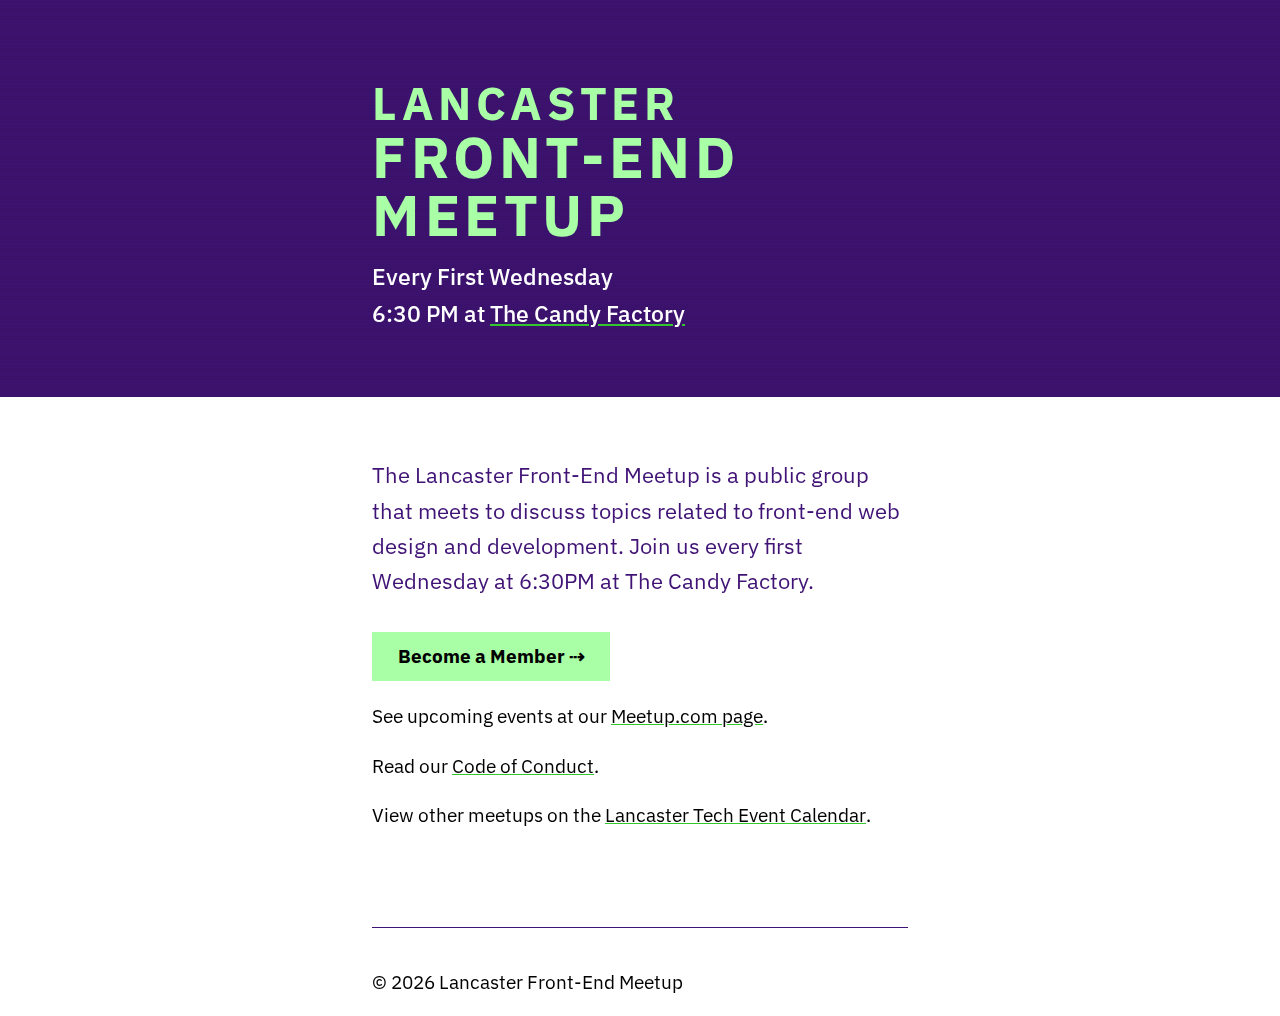
==== commit 1b6d1dea: "new site who dis. new look. add COC page." ====
--- a/index.html
+++ b/index.html
@@ -1,4 +1,4 @@
-<!DOCTYPE html>
+<!doctype html>
 <html lang="en">
 <head>
 	<meta charset="utf-8">
@@ -8,52 +8,49 @@
 	<meta name="description" content="The Lancaster Front-End Meetup meets every first Wednesday at 6:30 PM at the Candy Factory in Lancaster, Pennsylvania. We discuss and present topics around the design and development of websites and applications."> 
 	<meta name="author" content="Eric Clark"> 
 	<link rel="stylesheet" href="styles.css">
-	<!-- HTML5 shim and Respond.js for IE8 support of HTML5 elements and media queries -->
-	<!-- WARNING: Respond.js doesn't work if you view the page via file:// -->
-<!--[if lt IE 9]>
-<script src="https://oss.maxcdn.com/html5shiv/3.7.2/html5shiv.min.js"></script>
-<script src="https://oss.maxcdn.com/respond/1.4.2/respond.min.js"></script>
-<![endif]-->
+	<link href="https://fonts.googleapis.com/css?family=IBM+Plex+Sans:400,700" rel="stylesheet">
 
 </head>
 <body>
 	<header class="hero">
 		<div class="container">
-			<div class="header-logo">
-				<svg class="logo" xmlns="http://www.w3.org/2000/svg" viewBox="0 0 432 432">
-						<path class="logo-outline" d="M388.53 163.65c0 .88-.1 1.88.02 2.85.77 6.27 1.58 12.53 2.4 18.8.1.68.4 1.33.5 2.02.28 2.08.47 4.17.76 6.25.23 1.56.47 3.13.83 4.66.7 3.07.4 5.9-1.6 8.45-.64.8-.98 1.85-1.5 2.77-1.25 2.3-2.53 4.57-3.78 6.87-.4.72-.82 1.43-1.08 2.2-1.23 3.72-3.28 7.05-5 10.53-1.04 2.14-2.08 4.27-3.15 6.4-.6 1.2-1.4 2.3-1.83 3.57-.96 2.84-2.62 5.32-3.8 8.03-.08.16-.2.3-.23.48-.73 2.94-1.63 5.86-2.1 8.84-.28 1.87.07 3.84.18 5.76.08 1.52.33 3.03.32 4.54 0 1.63-.05 3.3-.45 4.86-.27 1.06-1.07 2.04-1.82 2.9-.87 1-1.3 2.05-1.07 3.35.44 2.43.13 4.8-.8 7.04-.66 1.6-.3 2.96.38 4.37.46.94.9 1.9 1.35 2.84 1.03 2.25 1.28 4.56.76 7-.2.94-.22 2.05.08 2.95.86 2.57-.18 4.44-2 6.03-2.16 1.88-3.8 4.07-4.82 6.75-.63 1.63-1.4 3.24-3.27 3.9-.4.12-.74.37-1.05.63-.72.6-1.3 1.23-1.33 2.32-.1 2.1-.27 4.18-1.32 6.1-1.12 2.02-2.13 4.14-4.06 5.56-.54.4-1.23.6-1.88.83-.55.2-1.14.26-1.7.45-2.04.7-3.03 2.46-2.3 4.5.77 2.1.82 4.23.74 6.38-.03.73-.36 1.45-.5 2.18-.25 1.37-1.2 2-2.35 2.5-1.4.6-2.1 1.64-2.24 3.25-.3 3.2-1.72 5.84-4.1 8.1-1.86 1.74-3.47 3.77-4.6 6.12-.82 1.73-1.6 3.5-2.5 5.2-.73 1.33-1.55 2.65-3.45 2.48-.35-.03-.78.25-1.08.5-.63.5-1.26 1.04-1.78 1.67-1.3 1.55-2.58 3.13-3.8 4.74-1.1 1.44-2.1 2.95-3.2 4.37-.35.43-.94.68-1.44.94-.46.24-.97.38-1.63.64.13.55.2 1.04.36 1.5.52 1.62-.42 4.92-1.73 5.93-.68.52-1.43.42-2.17.16-.66-.25-1.28-.6-1.96-.77-.78-.18-1.72-.5-2.4-.24-1.7.65-3.63.87-5.05 2.23-.38.35-.83.67-1.3.86-1.2.48-2.07 1.4-2.56 2.5-.92 2.1-2.58 2.56-4.6 2.44-3.78-.23-7.57-.6-11.36-.72-4.15-.14-8.3-.1-12.45.1-4.66.24-9.3.77-13.98.78-1.34 0-2.68 0-4.02-.1-.5-.02-1.12-.18-1.45-.52-1.08-1.12-2.3-2.17-2.6-3.85-.18-1.15-.5-2.3-.6-3.45-.47-4.24-2.3-8.08-3.46-12.12-1.2-4.17-3.43-7.75-6.22-11.03-1.93-2.27-3.75-4.63-5.8-6.77-1.86-1.92-3.98-3.6-5.97-5.38-2.42-2.17-5.17-3.92-7.13-6.65-1.7-2.37-3.58-4.66-5.76-6.7-3.2-3.02-6.1-6.38-9.26-9.48-1.88-1.85-3.74-3.7-5.18-5.92-.44-.68-.85-1.4-1.24-2.1-1.84-3.38-3.66-6.78-5.52-10.15-.45-.8-1.05-1.54-1.6-2.3-1.37-1.88-2.87-3.65-3.9-5.77-.9-1.82-2.13-3.48-3.2-5.22-.27-.45-.6-.88-.76-1.37-1.37-4-3.17-7.88-3.5-12.22-.12-1.48-.74-2.92-1.13-4.38-.46-1.7-.96-3.37-1.38-5.07-.23-.94-.6-1.74-1.3-2.42-.55-.5-.9-1.22-1.43-1.75-2.62-2.6-5.45-4.92-9.03-6.13-2.53-.86-5.15-1.57-7.6-2.68-4.45-2.02-8.9-4-12.27-7.9-2.33-2.68-4.63-5.4-6.47-8.4-1.42-2.33-2.62-4.82-3.6-7.37-1.28-3.37-2.05-6.94-3.42-10.26-.97-2.34-1.48-4.88-3.16-7-1.13-1.42-1.78-3.26-2.53-4.96-1.1-2.5-2.65-4.66-4.5-6.62-2.65-2.77-4.56-6.05-6.6-9.25-1.22-1.9-2.52-3.82-4.05-5.48-2-2.2-4.75-3.1-7.63-3.6-.97-.16-1.98-.3-2.88-.67-1.32-.54-2.63-.62-3.95-.34-1.2.25-2.33.08-3.44-.28-2.7-.88-5.52-1.1-8.33-.86-2.48.2-4.92-.05-7.35-.34-3.3-.4-6.6-.9-9.88-1.5-3.16-.6-6.28-1.35-9.4-2.1-1.3-.33-2.55-.83-3.8-1.27-2.07-.72-3.37-2.47-5.05-3.7-2.73-2.02-3.6-5.26-5.45-7.84l-4.9-6.78c-.66-.9-1.4-1.73-2-2.65-1.33-2-2.57-4.04-4.34-5.7-.37-.36-.75-.76-1-1.22-1.2-2.32-3.2-3.97-4.9-5.87-1.05-1.16-1.83-2.56-2.85-3.75-1.2-1.4-2.52-2.74-3.84-4.05-.94-.94-2-1.77-2.97-2.7-.9-.88-1-1.94-.14-2.8.86-.9 1.87-1.63 3.14-2 2.4-.73 4.75-1.58 7.1-2.4 1.05-.35 1.57-1.17 1.86-2.18.8-2.82 2.78-4.3 5.57-4.6 3.4-.35 6.34-1.94 9.4-3.23.62-.26 1.18-.78 1.62-1.3 1-1.2 2.25-1.84 3.8-1.9 3.07-.1 5.57-1.53 7.94-3.32.7-.52 1.56-.83 2.23-1.37 1.4-1.14 2.73-2.38 4.1-3.57.64-.56 1.3-1.1 1.98-1.65.36-.3.9-.45 1.14-.8 1.03-1.57 2.73-1.93 4.32-2.43 1.56-.5 3.2-.7 4.75-1.22 2.37-.8 4.72-1.7 7-2.73 2.9-1.34 5.83-2.63 8.9-3.6 3.12-1 6.1-2.38 9.14-3.6.45-.16.87-.36 1.3-.52 5.6-2.06 11.2-4.1 16.77-6.17 4.38-1.63 8.76-3.25 13.1-5 4.27-1.73 8.47-3.63 12.72-5.43.96-.4 1.95-.77 2.94-1.1 3.1-1.05 6.2-2.1 9.3-3.1 3.7-1.18 7.4-2.24 11.24-2.78 6.78-.97 13.56-1.9 20.34-2.82.52-.07 1.05-.06 1.58-.07 4.4-.1 8.76-.6 13.04-1.53 2.44-.54 4.75-1.6 7.17-2.28 3.72-1.03 7.2-2.7 11.02-3.43 1.12-.2 2.14-.9 3.24-1.3 2.7-.96 5.23-2.28 7.8-3.53 1.68-.8 3.44-1.47 5.1-2.33 2.1-1.1 4.15-2.36 6.23-3.53 1.2-.7 2.45-1.33 3.68-2l6.14-3.37c2.3-1.26 4.6-2.5 6.9-3.78.68-.38 1.3-.8 1.97-1.18 1-.57 2.04-1.1 3.07-1.65 2.42-1.3 4.84-2.57 7.25-3.88 2.2-1.2 4.4-2.4 6.57-3.64 1.3-.74 2.6-1.52 3.9-2.3 1.68-1.04 3.38-2.06 5.05-3.14.52-.34 1.1-.77 1.33-1.3.38-.86.82-1.54 1.78-1.75 1.1-.24 2.2-.37 3.25.2.57.3 1.1.7 1.6 1.08 1.95 1.48 3.8 3.1 5.84 4.42 1.92 1.25 3.66 2.66 5.3 4.23.3.28.65.52 1 .73 3.28 1.93 6.24 4.3 9 6.9 2.2 2.08 4.45 4.1 6.6 6.22 1.26 1.22 2.32 2.63 3.6 3.83 2.14 2.03 4.36 4 6.62 5.92 2.7 2.3 5.48 4.54 8.2 6.8 1.13.94 2.25 1.88 3.3 2.88 1.44 1.36 2.77 2.84 4.23 4.17 2 1.85 4.15 3.55 6.16 5.4 3.68 3.42 7.27 6.93 10.96 10.33 3.55 3.27 7.2 6.43 10.78 9.66 2.77 2.5 5.5 5.04 8.28 7.5 3.98 3.5 8 7 12.02 10.45 2.78 2.38 5.57 4.77 8.44 7.07 2.18 1.75 4.62 3.2 6.68 5.06 1.77 1.6 3.57 3.16 5.5 4.55.3.2.55.48.86.62 2.24 1 3.17 2.74 3.22 5.13.03 1.37-.3 2.06-1.58 2.52-.44.16-.9.27-1.3.52-4.7 3.04-9.38 6.1-14.05 9.17l-8.58 5.7c-.83.56-1.6 1.2-2.44 1.72-.84.55-1.73 1-2.83 1.6zm-81.5 226.46c0-.9.08-1.6-.03-2.25-.2-1.12.22-1.95 1.02-2.64.44-.37.9-.76 1.4-1.05 1.98-1.14 3.78-2.27 4.76-4.6.8-1.95 2.34-3.55 3.78-5.17 1.1-1.26 2.16-2.4 3.75-2.95 1.3-.44 2.03-1.26 2.34-2.6.12-.52.6-.97.93-1.45.23-.33.53-.62.73-.97 1.02-1.72 1.98-3.48 3.05-5.17.6-.93 1.2-1.97 2.08-2.55 1.98-1.32 2.9-3.13 3.15-5.4.08-.68.15-1.4.04-2.1-.22-1.36.4-2.4 1.22-3.32.65-.73 1.43-1.4 2.28-1.9.94-.52 1.38-1.22 1.42-2.22.03-.76-.02-1.52-.06-2.27-.1-1.58-.32-3.16-.28-4.73.04-1.64.33-3.38 1.73-4.43 1.53-1.14 3.2-2.24 4.96-2.93 2.04-.8 2.95-2.25 3.6-4.16.63-1.84.87-3.74.98-5.67.08-1.4.56-2.62 1.78-3.45.9-.62 1.85-1.22 2.7-1.9.72-.58 1.64-1.15 1.94-1.93 1.07-2.74 2.72-5.02 4.9-6.95.68-.6.96-1.3.64-2.2-.57-1.53-.53-3.04-.12-4.63.4-1.56.26-3.12-.7-4.54-1.87-2.83-2.08-6-1.9-9.26.03-.35.07-.73.24-1.02 1.02-1.75.75-3.58.48-5.45-.1-.67.02-1.4.15-2.06.14-.8.43-1.56.62-2.36.47-2 .9-3.98 1.37-5.97.3-1.23.84-2.45.9-3.7.14-2.32 0-4.66-.04-7-.04-2.67.1-5.3.86-7.93s2.5-4.7 3.46-7.2c1.05-2.72 2.5-5.27 3.78-7.9.8-1.67 1.55-3.4 2.4-5.05 1.33-2.52 2.77-4.98 4.1-7.5.46-.87.66-1.88 1.1-2.76 1.64-3.15 3.33-6.27 5-9.4.38-.73.76-1.45 1.1-2.2.98-2.1 1.97-4.18 2.7-6.4.48-1.45.78-2.77.54-4.26-.7-4.38-1.4-8.76-2.05-13.16-.46-3.18-.8-6.38-1.2-9.58-.33-2.78-.63-5.57-.98-8.34-.13-.98-.4-1.95-.56-2.93-.3-1.7.28-3.3 1.5-3.57 3.5-.8 6.06-3.18 8.9-5.07 3.62-2.38 7.17-4.83 10.77-7.22 1.94-1.3 3.94-2.5 5.88-3.78 1.05-.7 1.12-1.38.36-2.34-.17-.23-.42-.4-.64-.6-2.3-1.96-4.6-3.94-6.9-5.88-2.73-2.28-5.5-4.5-8.23-6.77-2.43-2-4.87-4-7.28-6-1.97-1.64-3.93-3.3-5.87-4.98-2.1-1.85-4.2-3.7-6.25-5.6-1.24-1.14-2.4-2.35-3.63-3.5-.9-.85-1.8-1.67-2.72-2.47-1.5-1.3-3.06-2.5-4.5-3.84-2.72-2.5-5.38-5.03-8.06-7.54-2.12-2-4.23-4-6.36-5.96-1.54-1.42-3.1-2.82-4.67-4.2-1.06-.94-2.17-1.8-3.2-2.74-2.18-2-4.27-4.1-6.5-6.06-3.25-2.84-6.6-5.57-9.88-8.36-.9-.75-1.74-1.55-2.58-2.35-2.35-2.27-4.67-4.56-7-6.8-1.27-1.22-2.5-2.45-3.85-3.56-1.98-1.63-4.03-3.18-6.05-4.75-2.34-1.82-4.68-3.64-7.05-5.4-.55-.42-1.22-.67-1.83-1-.4-.23-.83-.43-1.18-.73-1.87-1.6-3.7-3.22-5.56-4.8-.48-.42-1-.82-1.57-1.1-.3-.15-.88-.18-1.1 0-1.75 1.46-4.12 2-5.6 3.84-.18.23-.46.36-.72.5l-7.1 3.73c-3.82 2-7.62 4.02-11.43 6.02-1.08.57-2.2 1.07-3.27 1.67-3.6 2.03-7.17 4.1-10.75 6.14-1.72.98-3.45 1.92-5.17 2.9-1.56.9-3.05 1.96-4.67 2.75-2.46 1.22-5 2.26-7.5 3.38-.42.2-.8.47-1.22.68-2.26 1.1-4.47 2.33-6.8 3.23-4.35 1.66-8.74 3.22-13.17 4.66-3.44 1.12-6.95 2.03-10.45 2.97-2.26.6-4.57 1-6.8 1.63-.85.24-1.5.43-2.28-.12-.44-.3-1.1-.44-1.64-.4-1.46.06-2.92.22-4.36.4-4.12.56-8.23 1.1-12.34 1.72-2.65.4-5.3.8-7.94 1.35-4.87 1.03-9.66 2.28-14.27 4.2-4.64 1.95-9.4 3.54-14.08 5.37-5.05 1.97-10.06 4.07-15.1 6.06-3.42 1.34-6.88 2.58-10.33 3.87-.4.14-.78.27-1.15.45-3.06 1.43-6.33 2.3-9.43 3.67-4.53 1.98-9.27 3.46-13.9 5.23-3.2 1.22-6.35 2.6-9.55 3.83-1.36.52-2.8.82-4.2 1.26-1.9.6-3.58 1.62-5.3 2.64-1.95 1.17-3.76 2.53-5.5 3.93-1.94 1.57-3.66 3.3-5.92 4.52-2.46 1.32-4.97 2.28-7.7 2.77-1.2.2-2.1.7-2.9 1.72-.7.9-1.64 1.9-2.65 2.17-3.03.8-5.86 2.38-9.07 2.57-.46.03-.9.23-1.36.34-1.02.24-1.53.85-1.8 1.9-.27.97-.78 1.94-1.37 2.78-.83 1.16-2.1 1.8-3.43 2.26-1.47.5-2.95.94-4.57 1.44.28.4.4.66.6.87 2.72 3.18 5.5 6.3 8.16 9.55 3.2 3.93 6.35 7.93 9.42 11.97 2 2.65 4 5.34 5.75 8.16 1.82 2.92 3.8 5.7 6.2 8.17 1.56 1.63 3.6 2.57 5.75 3.18 3.3.94 6.74 1.16 10.05 2.15 2.73.82 5.58 1.3 8.4 1.67 4 .55 8.05.6 12.08.16.82-.1 1.64-.35 2.44-.3 2.97.18 5.98.2 8.88.78 2.84.56 5.6 1.64 8.32 2.66 2.3.86 4 2.58 5.4 4.58l1.2 1.7c1.32 1.8 2.73 3.52 3.94 5.37 2 3.08 4.03 6.12 6.33 9 1.6 2 2.74 4.35 4.2 6.45 1.84 2.62 2.82 5.62 4 8.53 1.76 4.25 2.6 8.84 5 12.85 1.24 2.05 2.22 4.24 3.35 6.34 1.77 3.3 3.8 6.38 6.3 9.2 2.13 2.37 4.72 4 7.54 5.25 2.97 1.32 6.1 2.3 9.16 3.42.88.3 1.8.57 2.6 1 3.26 1.74 6.3 3.8 8.86 6.46 1.27 1.33 2.56 2.77 3.07 4.62.98 3.54 1.95 7.1 2.82 10.66.8 3.23 1.34 6.52 2.17 9.74.33 1.32.98 2.63 1.76 3.76 1.4 2.06 2.97 4.04 4.58 5.96.9 1.06 1.16 2.4 1.9 3.48 1.44 2.1 3 4.15 4.5 6.23.33.48.6 1 .82 1.55.53 1.35.92 2.76 1.5 4.1 1.5 3.42 3.8 6.23 6.77 8.54 2.8 2.16 5.52 4.42 7.6 7.34.67.95 1.43 1.84 2.22 2.7 1.56 1.72 3.16 3.4 4.75 5.1.52.55 1.26.97 1.57 1.6 1.06 2.12 2.8 3.55 4.55 5.03 2.74 2.35 5.56 4.63 8.1 7.2 2.5 2.5 4.98 5.05 7.05 7.96 1.12 1.56 2.47 3 3.3 4.7 1.7 3.53 3.1 7.2 3.75 11.1.66 3.98 2.82 7.22 5.18 10.35.25.33.77.57 1.2.62.9.12 1.84.03 2.76.13 2.43.28 4.75-.04 7.02-1 .85-.34 1.8-.72 2.68-.67 2.2.12 4.4.5 6.6.74 2.63.27 5.24.54 7.87.7 2.68.18 5.38.15 8.05.36 2.25.17 2.4.2 3.46-1.77.6-1.1 1.17-2.2 2.4-2.68 1.42-.55 2.9-.92 4.24-1.6 2.3-1.14 4.7-1.58 7.54-1.2z"/>
-						<path class="logo-lancaster" d="M242.53 89.93c-.64.22-1.1.4-1.57.55-3 .9-4-.36-4.27-2.93-.27-2.36.34-4.62 1.14-6.9.65-1.86 1.65-2.64 3.36-3.26 3.3-1.2 6.46-2.68 9.7-3.97 1.82-.72 3.66-1.36 5.54-1.88.8-.22 1.73-.07 2.6-.02.44.03.88.22 1.5.4.13-.65.26-1.23.34-1.82.2-1.5.75-2.3 2.2-2.52 2.56-.38 4.75-1.65 7.08-2.6 2.38-.95 4.72-2 7.12-2.9 2.52-.93 4.47.46 4.44 3.13 0 1.1.12 2.04.76 3.04 1.02 1.6.3 3.87-1.38 4.8-1.93 1.1-3.94 2-5.9 3.02-.92.46-1.8.96-2.78 1.5l-.22 8.18 1.84-.46c1.2-.3 2.4-.67 3.6-.84.68-.1 1.44.08 2.1.3 1.18.43 1.5 1.03 1.33 2.27-.28 2.15-.55 4.3-.85 6.42-.22 1.5-1.3 2.37-2.57 2.83-1.48.53-2.77 1.5-4.47 1.55-1.2.04-1.57.7-1.68 1.98-.2 2.14-.33 4.27-.5 6.53 2.05-.3 3.72-.93 5.18-2 1.2-.9 2.5-.9 3.82-.6 1.38.32 1.95 1.1 1.62 2.5-.35 1.47-.42 2.95-.22 4.43.24 1.8-.58 3-2.02 3.82-.82.47-1.47 1.07-2.15 1.7-.65.62-1.46 1.17-2.3 1.47-2.13.77-4.32 1.33-6.46 2.06-1.46.5-2.86 1.14-4.3 1.72-.8.33-1.6.73-2.43.95-1.9.5-3.03-.26-3.2-2.2-.14-1.37-.2-2.77-.12-4.15.27-3.85.7-7.68.97-11.53.2-2.97.28-5.96.4-8.93l.47-10.18c.03-.6.03-1.22.06-2-.53.14-.88.18-1.16.33-1.4.75-2.75 1.58-4.16 2.3-.66.33-.97.72-1.1 1.48-.85 5.24-1.07 10.54-1.36 15.83-.24 4.42-.66 8.83-.94 13.24-.1 1.6.03 3.2-.07 4.77-.15 2.43-2.4 5.07-4.7 5.77-1.46.43-2.9.72-4.42.44-2.02-.36-2.94-1.47-2.8-3.52.2-2.8.63-5.62.64-8.44 0-3.22.86-6.3 1.07-9.5.18-2.55.3-5.12.5-7.67.2-2.46.46-4.9.7-7.37.03-.3.02-.58.03-1.07zM146.9 129.3c.53-1.45.88-2.72.95-4.02.14-2.66.23-5.34.2-8 0-2.26-.28-4.5-.34-6.77-.03-1.4.75-2.54 1.53-3.6.9-1.22 1.95-2.16 3.54-2.54 1.28-.3 2.45-1.03 3.82-1.1 1.87-.13 2.96.8 2.8 2.7-.15 1.9-.5 3.76-.74 5.64-.33 2.75-.57 5.5-.93 8.26-.3 2.3-.76 4.56-1.05 6.85-.22 1.74-.27 3.5-.4 5.23-.14 1.95-.3 3.9-.4 5.84-.15 3.38-.26 6.77-.4 10.16-.03 1.13 0 2.27-.1 3.4-.1 1-.53 1.84-1.46 2.4-.42.25-.78.64-1.1 1.04-1 1.3-1.66 1.44-3.14.76-.32-.15-.8-.2-1.12-.06-1.3.5-2.38.22-3.13-.9-1.92-2.83-4.32-5.36-5.58-8.64-.3-.8-.8-1.5-1.2-2.25l-.3.08c-.08 1-.14 2-.28 3-.55 4.03-1.1 8.05-1.7 12.07-.16 1.12-.8 1.84-1.96 2.1-.78.18-1.54.6-2.34.67-1.05.1-2.12.04-3.18-.06-2-.18-3.7-2.12-3.54-4.16.08-1.17.44-2.32.6-3.5.37-2.68.67-5.38 1.06-8.07.2-1.46.55-2.92.83-4.38.1-.6.44-1.26.3-1.8-.62-2.42-.18-4.8.12-7.2.58-4.57 1.28-9.14 1.92-13.72.1-.8.24-1.63.25-2.45.04-1.8.96-2.96 2.54-3.7 1.1-.5 2.2-1.08 3.36-1.48 1.67-.58 4.62.68 5.15 3.03.86 3.8 2 7.53 3.73 11.05.54 1.1.84 2.32 1.26 3.48.1.16.23.3.44.67zM198.47 129.23c-.75.3-1.36.52-1.95.8-.65.3-1.23.76-1.9 1.03-2.22.9-2.98 2.83-3.5 4.92-.4 1.65-.67 3.33-1.06 4.98-.28 1.2-.7 2.36-1 3.56-.33 1.47-1.43 2.04-2.7 2.06-1.47.03-2.97-.1-4.4-.42-1.83-.4-2.48-1.53-2-3.3.42-1.5 1.07-2.96 1.55-4.47.6-1.87 1.12-3.75 1.62-5.64.33-1.24.6-2.5.85-3.74.35-1.8.65-3.63.97-5.45.63-3.65 1.23-7.3 1.9-10.94.18-1.06.57-2.08.76-3.14.2-1.1.27-2.22.37-3.33.06-.66-.03-1.36.12-2 .4-1.68.9-3.35 1.38-5.02.4-1.43.88-2.85 1.2-4.3.28-1.2.8-2.2 1.73-3.02.16-.14.37-.24.46-.4 1.17-2.27 3.36-2.56 5.5-2.74 1.74-.15 3.5-.08 5.24.05.84.07 1.7.4 2.46.8.4.24.72.85.85 1.36.2.7.17 1.44.25 2.15.05.4 0 .9.22 1.2.55.84.5 1.76.52 2.68 0 2.93-.05 5.87.04 8.8.24 7.86.53 15.73.8 23.6l.2 5.7c.06 1.2-.55 2.14-1.45 2.73-1.5.98-2.93 2.08-4.8 2.3-1.35.16-2.2-.2-3.07-1.24-1.28-1.5-.92-3.28-.94-4.97-.02-1.5.03-2.96-.23-4.62zm-5.08-5.86c1.05.4 1.8 0 2.5-.43.55-.35.98-.92 1.55-1.23.93-.5 1.1-1.23 1-2.16-.17-1.9-.26-3.8-.47-5.68-.1-.95-.4-1.87-.64-2.9-1.6.6-2.17 1.78-2.43 3.1-.52 2.72-1 5.44-1.47 8.17-.06.35-.03.7-.04 1.14zM295.12 95.7c-.08 1.37-.3 2.45-.16 3.5.3 2.58-.35 5.1-.5 7.65-.07 1.24-.62 2.5-1.2 3.64-.76 1.48-2.27 2.16-3.78 2.72-.53.2-1.08.32-1.62.48-2.38.73-3.75-.27-3.7-2.73.06-2.1.23-4.2.25-6.32.03-2.4-.14-4.82-.1-7.23.05-1.9.34-3.78.42-5.68.16-3.65.26-7.3.37-10.94 0-.4-.1-.8-.12-1.22-.05-1.07-.17-2.15-.1-3.2.34-4.42.76-8.82 1.1-13.22.07-1.1.57-1.65 1.44-2.3 1.4-1.06 2.78-1 4.35-.72 2.88.52 5.8.87 8.7 1.35 1.88.3 3.68.95 5.3 1.98 2.2 1.4 4.13 3.07 5.1 5.6.18.43.32.87.4 1.33.58 3.77.1 7.4-1.57 10.83-1.1 2.3-2.5 4.42-4.2 6.3-.66.7-1.54 1.18-2.3 1.78-.67.52-.74.9-.3 1.57 1.58 2.4 3.12 4.8 4.76 7.15.73 1.04 1.72 1.9 2.5 2.9.65.85 1.26 1.76 1.73 2.7.42.87-.1 1.7-.7 2.22-1.35 1.2-2.96 1.84-4.8 1.8-.7-.02-1.4-.08-2.12-.02-.84.06-1.5-.1-2-.87-.17-.3-.5-.48-.75-.72-.9-.83-1.73-1.66-2.25-2.87-1-2.34-2.2-4.6-3.35-6.87-.1-.18-.32-.26-.8-.6zm-.4-10.66c.64-.5 1.1-.8 1.48-1.17.88-.86 1.6-1.93 2.62-2.58 1.92-1.25 2.4-3.16 2.7-5.13.26-1.6-.4-3.64-2.62-4.1-.85-.18-1.67-.52-2.52-.68-.57-.12-1.18-.06-1.82-.08-.32 4.53-.18 8.9.16 13.72zM115.6 156.23c-2.6.12-4.77.8-6.93 1.45-.3.1-.64.5-.75.85-.26.78-.4 1.6-.57 2.4-.43 2.06-.73 4.15-1.3 6.17-.5 1.9-1.4 3.62-3.25 4.64-.04.02-.08.07-.12.1-1.1.56-4.83.1-5.74-.67-.72-.62-.78-1.46-.67-2.27.2-1.58.5-3.15.85-4.7.43-1.85.98-3.66 1.48-5.5.85-3.06 1.77-6.1 2.55-9.2 1.3-5.2 2.44-10.42 3.8-15.58.92-3.42 2.06-6.8 3.2-10.14.42-1.25 1.1-2.43 1.73-3.6.24-.42.66-.82 1.1-1.05 1.85-1 3.7-2.03 5.8-2.46.4-.08.8-.14 1.2-.16 2.15-.1 3.2.72 3.4 2.86.44 4.5.8 9 1.17 13.52.3 3.58.57 7.17.8 10.76.13 2.36.15 4.73.23 7.1l.12 2.6c.07 1.5.3 2.96-.03 4.46-.16.78-.07 1.67.13 2.45.78 3-2.1 5.3-4.45 5.07-.4-.04-.8.05-1.22.1-1.13.14-1.93-.26-2.25-1.37-.24-.82-.3-1.7-.3-2.57-.03-1.7 0-3.4.02-5.25zm-1.4-21c-.55.55-.96.8-1.13 1.16-.43.9-.83 1.87-1.1 2.85-.72 2.72-1.4 5.46-2.05 8.2-.1.35-.03.73-.04 1.12 1.57-.55 3-1.07 4.47-1.54.6-.2.85-.5.8-1.1 0-.32-.02-.62-.04-.93-.16-2.45-.3-4.9-.5-7.35-.06-.7-.22-1.37-.4-2.42zM224.4 91c-2.42 1.32-3.25 4.45-2.84 6.6.16.82.62 1.72 1.23 2.27 1.63 1.47 3.4 2.8 5.14 4.14 1.1.86 2.3 1.6 3.32 2.5.46.42.77 1.1.93 1.73.35 1.4.6 2.8.86 4.23.05.25.05.52 0 .77-.56 4.33-1.4 8.62-2.63 12.8-.48 1.65-1.45 3.17-2.3 4.7-.93 1.64-2.55 2.48-4.2 3.23-.38.17-.86.2-1.14.47-1.52 1.4-3.5 1.38-5.33 1.8-.3.06-.63.13-.9.05-1.4-.37-2.87-.57-4.1-1.25-1.56-.88-2.47-2.42-2.62-4.28-.3-3.6 0-7.2.63-10.74.22-1.23.8-2.45 1.42-3.55.83-1.44 4.9-1.2 5.54.32.3.76.24 1.7.23 2.55 0 .92-.25 1.85-.18 2.76.1 1.32.88 1.85 2.2 1.82.7-.02 1.16-.3 1.37-.98.47-1.5.96-3 1.4-4.5.1-.28.08-.63 0-.92-.52-2.1-1.04-4.22-2.5-5.9-.9-1.04-1.92-2-3-2.85-2.58-2-4.06-4.7-5.13-7.7-.17-.45-.22-1-.18-1.48.15-1.94.2-3.9 1.13-5.7.4-.8.43-1.8.68-2.68.6-2.1 1.83-3.9 2.94-5.75.33-.56.87-1 1.33-1.48.2-.22.58-.34.7-.6.8-1.74 2.5-1.85 4.04-2.08 1.7-.26 3.47-.32 5.22-.35 2.6-.04 4.33 1.44 5.46 3.62.54 1.04.74 2.2.65 3.44-.12 1.6-.05 3.2-.07 4.8 0 .25-.05.5-.05.76.08 2.78-1.72 4.07-3.95 5.05-1.35.6-2.32-.4-3.45-.75-.2-.06-.34-.23-.5-.35-1.43-1.1-1.56-1.72-.7-3.28.7-1.26.48-2.27-.7-3.23zM167.15 131.84c-.1.9-.3 2.1-.34 3.34-.02 1.37.45 2.65 1.35 3.7.63.72 1.46.66 2.1-.1 1.32-1.6 2.1-3.45 2.33-5.47.2-1.76 1.17-2.87 2.47-3.9.9-.7 3.53-.52 4.56.68.32.36.47 1.1.35 1.57-1.05 4.12-1.3 8.46-3.5 12.26-1.26 2.2-2.65 4.3-4.78 5.77-1.82 1.25-3.96 1.65-6.1 2-.3.06-.66.06-.9-.07-1.64-.85-3.35-1.6-4.14-3.47-.38-.9-.8-1.8-1.4-2.56-.98-1.27-1-2.75-1.13-4.2-.1-1.03.12-2.07 0-3.08-.33-3.03.58-5.92.9-8.86.1-.97.13-1.95.32-2.9.4-2.02 1.06-4 1.27-6.03.3-3.08 1.93-5.7 2.64-8.65.44-1.85.9-3.7 1.35-5.53 0-.05 0-.1.03-.15 1.15-2.1 1.65-4.52 3.14-6.47 1.1-1.44 2.27-2.78 3.77-3.78 1.22-.8 2.64-1.2 4.08-1.15 1.28.03 2.57.23 3.8.52 1.05.23 2.02.72 3.03 1.08 1.04.37 1.37 1.16 1.32 2.18-.05 1.02-.1 2.05-.18 3.07-.2 2.2-.43 4.4-.56 6.6-.06 1-.6 1.72-1.2 2.42-.82.98-1.7 1.94-2.6 2.84-.98.96-2.23.7-3.36.4-1.13-.28-1.73-1.28-1.67-2.46.05-.77.2-1.53.3-2.3.04-.3.2-.62.13-.9-.1-.36-.3-.86-.57-.97-.27-.1-.83.1-1.04.36-.35.42-.6.97-.75 1.5-1.27 4.77-2.5 9.55-3.74 14.33-.7 2.64-1.35 5.28-1.28 8.38zM87.2 164.15l2.7-1.28 1.5-.78c.7-.36 1.43-.36 2.03.15.62.53.87 1.23.7 2.08-.27 1.2-.53 2.42-.72 3.63-.16 1.12-.27 2.24-.36 3.37-.1 1.25-.64 2.1-1.84 2.6-2.28.93-4.52 1.97-6.8 2.92-.64.27-1.35.44-2.05.53-1 .13-2.03.15-3.05.2-1.27.05-2.64-1.22-2.6-2.53.1-1.88-.1-3.8.6-5.64.32-.8.37-1.7.45-2.56.44-4.55.8-9.1 1.3-13.66.22-1.8.4-3.6 1.26-5.36.66-1.32.62-3 .83-4.52.5-3.56.93-7.13 1.46-10.7.07-.56.4-1.15.8-1.6 1.96-2.24 4.4-2.88 7.24-1.93 1.22.4 1.65.94 1.7 2.22.22 4.52-.55 8.9-2.1 13.15-.26.7-.4 1.5-.44 2.26-.3 4.18-.87 8.3-2.1 12.3-.5 1.57-.5 3.14-.5 5.15z"/>
-						<path class="logo-frontend" d="M262.26 256.58l-.85 7.67c-.65 5.75-1.4 11.48-3.13 17.03-.3 1-.9 1.96-1.47 2.86-.47.73-1.14 1.33-1.7 2-1.2 1.4-2.75 1.92-4.55 1.94-.7 0-1.43.1-2.12.23-1.7.37-3.4.8-5.13 1.17-1.75.37-3.08-.62-3.15-2.43-.04-1.07.05-2.16.15-3.23.44-4.66.93-9.33 1.33-14 .2-2.36.2-4.75.4-7.1.35-3.97.82-7.92 1.16-11.88.25-3.08.44-6.17.56-9.27.12-2.93.07-5.86.16-8.8.03-1.07.22-2.14.38-3.2.5-3.22 1.62-6.3 1.87-9.57.04-.48.44-1.1.86-1.36 1.17-.74 2.37-1.53 3.67-1.94 2.4-.76 4.88-1.28 7.34-1.86 1.2-.28 2.32.35 2.7 1.5.9 2.8 2.53 5.2 4.3 7.46 2.52 3.2 4.62 6.68 6.87 10.06 1.38 2.06 2.8 4.07 4.24 6.1.22.32.55.56 1.1 1.12.1-1.34.23-2.34.25-3.33.06-3.87.05-7.74.18-11.6.05-1.55.37-3.08.56-4.6.33-2.62.68-5.23.95-7.84.07-.82-.06-1.66-.1-2.48-.14-2 1.53-3.86 3.52-3.88 2.2-.02 4.4-.56 6.6-.75 2.1-.18 4.2-.54 6.3.1 1.23.4 2.26 1.03 3.04 2 .35.44.5 1.1.57 1.7.28 2.68.2 5.32-.26 8-.7 4.23-1.06 8.5-1.65 12.75-.7 4.9-1.52 9.78-2.2 14.7-.3 2.08-.52 4.2-.5 6.3.04 3.63-.25 7.22-.82 10.8-.34 2.12-.9 4.22-1.3 6.34-.23 1.26-.35 2.55-.45 3.83-.12 1.7-.84 2.98-2.2 4.03-1.45 1.12-2.96 2.06-4.75 2.52-.35.1-.77.32-1.04.2-1.72-.7-3.45.3-5.2-.1-1.64-.4-3.34-.62-5.03-.82-1.25-.15-2.12-.74-2.65-1.86-1.05-2.24-2.1-4.48-3.13-6.73-2-4.37-3.76-8.83-5.16-13.42-.05-.14-.17-.25-.25-.37h-.3zM315.16 274.53c-1.08 0-2.17-.1-3.24.02-1.68.17-3.35.5-5.04.7-1.32.18-2.65.36-3.97.38-.4 0-1.04-.38-1.2-.75-.34-.72-.57-1.56-.57-2.36 0-1.95.17-3.9.3-5.86.04-.77.04-1.57.24-2.3.77-2.92.88-5.9 1.03-8.9.22-4.28.56-8.55.83-12.82.44-7 1.02-14 1.24-21.02.1-3.5.52-6.98.76-10.47.1-1.38.07-2.78.04-4.17-.02-1.17.4-2 1.44-2.5 1.82-.86 3.67-1.66 5.45-2.58 2.64-1.36 5.48-2.14 8.3-2.9 2.55-.7 5.1-1.37 7.66-1.92 2.96-.64 5.92-.67 8.9.12 2.8.74 5.22 2.14 7.45 3.93.55.44.95 1.08 1.36 1.68 2.15 3.12 4 6.3 4.73 10.14.34 1.8.57 3.64.8 5.45.3 2.1.15 4.33-.1 6.47-.6 5.17-1.25 10.35-2.08 15.5-.58 3.55-1.4 7.07-2.3 10.56-.4 1.52-1.3 2.92-1.9 4.4-.4.93-.9 1.87-1.1 2.86-.42 2.02-1.3 3.8-2.7 5.3-2.02 2.2-3.88 4.58-6.4 6.25-2.77 1.84-5.8 3.12-9.14 3.52-2.34.28-4.68.67-7.04.94-1.23.15-2.47.16-3.7.22v.1zm3.02-18.38c1.32-.3 2.5-.4 3.6-.8 3.34-1.26 5.7-3.68 7.25-6.82 1.36-2.76 1.86-5.77 2.1-8.82.16-1.8.38-3.58.44-5.38.06-2.1-.05-4.22-.05-6.33 0-2.8.07-5.58.03-8.36 0-.7-.23-1.43-.53-2.07-1-2.16-4-3.68-6.72-3.5-2.05.16-2.5.56-2.76 2.6l-1.33 10.3c-1.04 8.03-1.86 16.1-2.02 24.2-.02 1.58 0 3.17 0 4.98zM217.88 240.8l-2.44 13.76c.77-.06 1.32-.04 1.85-.16 2.5-.56 5.03-1.12 7.53-1.76 1.04-.27 2-.83 3.04-1.13 1.68-.48 3.37-.94 5.1-1.27 1.88-.36 4.1 1.44 4.18 3.36.05 1.17-.07 2.35-.12 3.53 0 .3-.18.68-.07.9.8 1.66-.2 3.12-.4 4.66-.1.66-.42 1-1.12 1.02-1.84.08-3.46.93-5.17 1.48-4.66 1.5-9.2 3.4-14.08 4.2-.56.1-1.1.26-1.8.42 0 3.23.18 6.4.54 9.73 1.03-.23 1.97-.4 2.9-.63 2.44-.6 4.92-1.1 7.33-1.85 1.98-.6 4-.9 6.03-1.18 2.7-.37 4.1.8 4.16 3.52 0 .67 0 1.34.02 2 .07 1.7.2 3.4.23 5.1.03 1.1-.03 2.18-.2 3.24-.2 1.43-.84 1.78-2.26 1.94-1.05.1-2.12.4-3.1.82-4.06 1.68-8.02 3.6-12.12 5.13-4.64 1.74-9.43 3.06-14.46 3.14-.45 0-1.02 0-1.33.24-.82.66-1.5.4-2.26-.03-.67-.36-1.37-.7-2.05-1.06-.44-.24-.8-.64-.52-1.13 1.1-1.9.2-3.83.17-5.75-.04-1.95-.4-3.9-.42-5.86-.05-9.1-.04-18.18 0-27.27 0-3.04 0-6.1.24-9.13.28-3.54.78-7.07 1.28-10.6.33-2.28.82-4.56 1.23-6.84.25-1.32.9-2.3 2.24-2.68 1.58-.47 3.18-.9 4.75-1.4l13.14-4.07 10.5-3.22c.98-.3 1.96-.65 2.94-.96 2.4-.76 4.37.06 5.58 2.28.7 1.3 1.08 2.68 1.13 4.14.07 2.16.12 4.3.16 6.47.02 1.1-.42 1.6-1.44 1.88-2.52.74-5 1.6-7.56 2.25-2.9.74-5.82 1.33-8.74 1.93-1.54.36-3.12.58-4.64.83zM290.9 152.53c1-.34 1.04-1 1.12-1.6.22-1.52.37-3.06.66-4.58.23-1.2.8-2.35.94-3.56.3-2.62.43-5.25.64-7.87.07-.92.16-1.84.28-2.75.15-1.12.32-2.2 0-3.36-.4-1.36.46-2.46 1.84-2.82 1.4-.37 2.8-.76 4.1-1.35 2.72-1.2 5.63-1.7 8.43-2.6 1.28-.4 2.55-.3 3.78.3.62.3.94.72.96 1.44.07 3-.05 5.96-.5 8.95-.62 4.08-1 8.2-1.5 12.3l-.74 6.46c-.36 3.4-.65 6.8-1.07 10.17-.77 6.2-1.62 12.38-2.43 18.57-.37 2.86-.7 5.73-1.1 8.6-.2 1.46-.94 2.56-2.26 3.3-.67.36-1.28.84-1.93 1.25-1.07.66-2.2 1.05-3.5.73-.53-.13-1.13-.04-1.67.06-2.8.5-4.67-.5-5.92-3.06-.9-1.85-1.93-3.64-2.83-5.5-.9-1.86-1.7-3.76-2.5-5.66-1.28-3-2.53-6-3.78-9-.26-.58-.57-1.08-1.43-1.3-.06.88-.14 1.68-.17 2.5-.15 4.95-.25 9.9-.42 14.86-.1 2.78-.28 5.56-.46 8.34-.04.6-.18 1.23-.37 1.82-.5 1.53-1.33 2.78-2.88 3.44-2.37 1.02-4.7 2.13-7.1 3.06-.94.36-2.02.5-3.03.48-1.95-.02-3.16-1.48-3.2-3.4-.06-4.2.42-8.34.9-12.5.7-5.95.77-11.93.58-17.92-.07-2.1.1-4.23.15-6.35.08-3.3.1-6.6.25-9.9.06-1.48.02-3.08.57-4.42 1.34-3.3.78-6.8 1.3-10.17.24-1.42.35-2.86.58-4.3.27-1.66 1.2-2.82 2.9-3.2 1.82-.4 3.63-.8 5.44-1.18.65-.14 1.3-.36 1.96-.4.86-.07 1.74-.1 2.58.07.72.13 1.03.64 1.2 1.52.27 1.55.85 3.07 1.54 4.5 1.26 2.6 2.72 5.1 4.03 7.68 1.05 2.07 2 4.2 3 6.28.3.7.7 1.35 1.07 2.05zM208.32 195.15c1.72 4.75 3.35 9.26 5.6 13.52.76 1.46 1.38 3 2 4.52.46 1.06-.03 2.47-1.36 3.28-1.26.77-2.64 1.44-4.05 1.86-1.5.45-3.13.62-4.7.8-1.94.22-3.4-.62-4.3-2.36-1.5-2.93-3.05-5.84-4.5-8.8-.56-1.1-.92-2.3-1.4-3.43-.13-.3-.37-.57-.7-1.07-.16.55-.3.87-.33 1.2-.2 2.35-.42 4.72-.58 7.1-.16 2.2-.26 4.42-.37 6.64-.03.56-.04 1.14 0 1.7.18 2.06-.62 3.6-2.33 4.73-2 1.35-4.24 2.1-6.6 2.5-1.42.25-2.46-.62-3.5-1.35-.55-.38-.96-.94-1.45-1.4-.7-.66-.9-1.47-.82-2.4.66-7.3.73-14.63.8-21.95.02-1.34.17-2.68.22-4.02l.3-9.56c.04-1.8.04-3.6.17-5.4.44-6.2.9-12.36 1.4-18.53.08-.86.3-1.73.6-2.53.18-.42.64-.8 1.07-1.03 2.7-1.4 5.37-2.9 8.18-4.02 3.05-1.23 6.2-2.25 9.38-3.1 2.23-.58 4.57-.95 6.87-1.02 3.3-.1 6.22 1 8.76 3.25 3.02 2.67 4.55 6.06 5.13 9.94.2 1.26.1 2.57.06 3.86-.18 5.55-1.9 10.63-4.75 15.35-1.57 2.6-3.14 5.2-4.78 7.76-1.02 1.55-2.06 3.18-4.05 3.95zm-11.95-8.36c2.35-1.3 4.43-2.97 6.37-4.8.82-.76 1.58-1.6 2.28-2.5 2-2.52 2.5-5.42 2.18-8.58-.16-1.54-.82-2.54-2.25-2.96-1.38-.4-2.8-.65-4.2-1-1.75-.46-3.2.14-4.63 1.13-.62.42-.9.88-.9 1.62-.03 2.63-.12 5.26-.12 7.88 0 2.06.17 4.12.1 6.18-.04 1.1.13 2.03 1.17 3zM222 184.8c0-2.47-.07-4.33.03-6.2.1-1.9.38-3.78.58-5.68.5-4.6 1.84-9 3.25-13.36 1.1-3.43 2.63-6.73 3.8-10.14.86-2.44 2.25-4.55 3.76-6.54 1.1-1.42 2.4-2.82 4.16-3.58l.14-.07c1.76-1.56 4.06-1.9 6.15-2.7.66-.26 1.28-.78 1.95-.86 1.1-.12 2.24 0 3.37.08 2.18.13 4.02 1.18 5.8 2.27 2 1.2 3.34 3.1 4.38 5.12 2.4 4.67 2.87 9.75 3 14.9.03 1.86.13 3.72.05 5.57-.1 2.27-.24 4.55-.6 6.78-.74 4.63-1.5 9.26-2.53 13.84-.68 3.04-1.2 6.14-2.84 8.95-1.52 2.6-2.62 5.47-3.94 8.2-1.1 2.26-2.78 4.13-4.7 5.7-2.9 2.37-5.88 4.68-9.35 6.25-1.72.77-3.48.88-5.27.5-1.5-.34-2.98-.78-4.43-1.3-1.23-.42-2.03-1.37-2.45-2.6-1.05-3.07-2.16-6.12-3.05-9.24-.44-1.52-.53-3.16-.63-4.75-.28-3.9-.45-7.82-.6-11.13zm26-19.45h-.34c0-2.5.1-4.97-.03-7.44-.1-1.9-.52-3.78-1.96-5.22-.86-.86-1.94-.86-2.68.08-.97 1.2-1.94 2.43-2.68 3.78-.9 1.66-1.65 3.43-2.36 5.2-1.64 4.1-2.63 8.4-2.78 12.8-.14 4.32-.1 8.66.07 12.98.07 1.83.53 3.68 1.04 5.45.28 1 .95 1.95 1.62 2.77 1.18 1.44 2.7 1.36 3.9-.06.26-.32.54-.63.82-.93 1.63-1.76 2.6-3.8 2.9-6.2.57-4.65 1.24-9.3 1.76-13.95.35-3.08.48-6.17.7-9.25zM344.28 127.83l-.38 6.45c-.32 5-.57 10-1 15-.42 5.03-1.1 10.04-1.54 15.08-.43 4.98-1.03 9.97-.64 14.98.13 1.74-.54 2.85-2.1 3.76-2.7 1.6-5.6 2.6-8.66 3.12-.5.1-1 .26-1.46.47-2.14.95-3.6-.02-3.53-2.35.1-3.8.27-7.6.3-11.42.04-4.54-.1-9.1-.04-13.63.08-4.6.3-9.18.52-13.77.17-3.6.46-7.2.67-10.8.05-.87 0-1.74 0-2.83-1.93.5-3.8.23-5.54 1.04-.7.33-1.6.33-2.4.33-.74 0-1.3-.5-1.5-1.18-.45-1.62-1.13-3.17-.32-4.95.43-.95.36-2.12.5-3.2.25-1.74.56-3.43 1.3-5.06.85-1.82 2.32-2.7 4.05-3.35 3.62-1.37 7.26-2.66 11.06-3.47.85-.18 1.66-.56 2.48-.87 3.7-1.42 7.6-2.24 11.43-3.23 1.45-.37 2.87-.73 4.4-.76 3.43-.06 6.13 2 6.7 5.5.33 1.92.44 3.88.65 5.83.1.97.27 1.94.36 2.92.13 1.47-.17 1.75-1.53 2.2-1.2.4-2.33 1.08-3.53 1.5-1.35.5-2.73 1-4.13 1.15-2.1.2-4.04.82-6.12 1.53zM175.57 161.53c.4 3.66.1 7.2-.43 10.73-.12.77-.73 1.67-1.38 2.1-2.22 1.5-4.5 2.92-6.86 4.2-2.64 1.4-5.36 2.67-8.08 3.9-.95.44-1.4 1-1.52 2.06-.3 2.88-.5 5.74-.3 8.9.63-.2 1.16-.28 1.64-.48 3.04-1.27 6.06-2.6 9.1-3.85 1.92-.8 4.17 1 3.94 3.03-.32 2.82-.7 5.62-.53 8.48.06 1.1-.83 2.05-1.73 2.6-2.1 1.23-3.86 2.93-5.87 4.26-1.96 1.3-4.2 2.2-6.3 3.25-.5.26-1.04.46-1.65.72-.14 3.42-.37 6.8-.38 10.2 0 3.66.22 7.32.32 10.98.07 2.44-.9 4.64-3.82 5.43-1.54.42-3.04.97-4.58 1.4-.43.1-.92.02-1.37-.02-.46-.03-.9-.18-1.37-.2-1.78-.13-2.74-.98-2.84-2.77-.03-.55-.2-.92-.46-1.38-.33-.55-.5-1.25-.55-1.9-.2-2.4-.37-4.82-.5-7.23-.23-3.76-.53-7.52-.57-11.28-.04-3.8.2-7.63.3-11.45.04-1.97.02-3.93.1-5.9.13-3.03.24-6.07.53-9.1.36-3.6.32-7.2.33-10.8 0-1.18.18-2.36.2-3.54.02-1.12.6-1.8 1.53-2.32 1.7-.97 3.48-1.7 5.38-2.26 3.4-1.02 6.7-2.4 10.03-3.6 2.9-1.07 5.8-2.14 8.72-3.2 1.44-.52 2.94-.96 4.35-1.58 1.2-.52 2.26-.58 3.36.14.36.2.78.3 1.27.5z"/>
-						<path class="logo-meetup" d="M244.7 314.26c.97-2.43 1.9-4.67 2.8-6.92.54-1.38 1.04-2.77 1.63-4.14.18-.42.56-.75.8-1.14.32-.48.75-.95.85-1.48.17-.9.7-1.38 1.47-1.6 2.04-.6 4-1.44 6.24-1.27.96.08 1.96-.35 2.96-.4 1.87-.12 2.82.6 3.07 2.42.15 1.1.26 2.3 0 3.35-.78 3.26-.8 6.6-1.1 9.9-.36 3.77-.86 7.54-1.32 11.32-.03.33-.23.66-.34 1-.33 1-.87 1.98-.93 3-.27 4.18-3.96 6.3-7.36 6.12-1.6-.08-2.58-.9-3.14-2.2-.33-.8-.42-1.75-.38-2.6.08-1.55.34-3.08.52-4.6.07-.65.1-1.3-.16-2.1-.8 1.1-1.63 2.18-2.42 3.3-1.52 2.18-3.03 4.38-4.53 6.6-.48.7-1.1.65-1.72.32-1.18-.62-1.78-1.67-2.15-2.92-.44-1.52-.96-3-1.45-4.52l-.46-.03c-.34.97-.82 1.92-1 2.92-.6 3.23-2.4 5.92-3.86 8.75-.56 1.1-1.57 1.9-2.94 2.1-2.4.3-4.77-1.8-4.82-4.57-.04-2.13.23-4.26.33-6.4.04-.75-.04-1.5-.02-2.26 0-.4.05-.8.15-1.2.6-2.3 1.3-4.56 1.8-6.88.7-3.25 1.24-6.53 1.83-9.8.08-.46.18-1 .02-1.4-.43-1.04.14-1.54.9-2.02.24-.16.5-.36.77-.43 2.77-.65 5.53-1.4 8.4-1 1 .13 1.24.95 1.55 1.74 1.07 2.7 2.2 5.35 3.3 8.02.12.3.4.55.72 1zM308.54 294.24l-.6 5.14c.62 0 1.08.05 1.52 0 1.47-.22 2.93-.5 4.4-.7 1.5-.2 2.2.3 2.74 1.75.1.26.27.54.48.7.63.45.98.96.92 1.8-.08 1.02-.25 2-1 2.76-.83.8-1.85 1.2-3 1.43-1.63.3-3.23.76-4.84 1.18-.96.26-1.47.85-1.54 1.9-.1 1.48-.32 2.95-.5 4.53 1.5.34 2.8-.24 4.13-.6 1.08-.3 2.1-.8 3.28-.62 2.58.42 3.7 2.8 2.44 5.1-.82 1.5-2.06 2.58-3.23 3.74-1.16 1.15-2.8 1.3-4.25 1.7-3.27.9-6.56 1.7-9.88 2.37-1.12.23-2.37.1-3.5-.15-2.08-.46-2.6-1.3-2.4-3.44.4-4.42.82-8.86 1.2-13.3.47-5.25.86-10.52 1.36-15.77.17-1.83.57-3.64.9-5.45.3-1.67 1.34-2.43 3.04-2.73 4.15-.72 8.34-1.2 12.36-2.58.9-.3 1.85-.45 2.8-.5.74-.05 1.54.04 2.25.28 1.5.5 1.95 1.3 1.7 2.85-.12.64-.1 1.17.33 1.65.6.64.43 1.3.07 1.96-.92 1.72-2.34 2.82-4.18 3.37-1.14.34-2.3.6-3.45.9-1.1.25-2.2.47-3.56.77zM270.72 350.97c-.13-3.07-.23-6.14-.38-9.2-.08-1.7.43-2.5 2.02-3.13 1.43-.58 2.82-1.18 4.44-1.05 2.17.17 3.9 1.04 4.94 2.96.35.63.52 1.44.52 2.17 0 1.9-.2 3.8-.25 5.68-.1 2.98-.13 5.95-.2 8.9-.1 3.83-.8 7.44-3.63 10.3-.16.16-.26.4-.35.6-1.5 3.5-4.2 5.76-7.44 7.6-2.07 1.18-4.17 2.1-6.57 1.76-2.1-.3-4.2-.66-6.24-1.26-2.93-.87-4.37-3.14-4.77-6.03-.3-2.05-.43-4.13-.44-6.2 0-2.25.1-4.5.34-6.74.32-2.94.82-5.86 1.27-8.78.2-1.28.47-2.56.7-3.84.3-1.72.94-2.2 2.65-2.06.6.05 1.28-.08 1.86-.28.94-.33 1.82-.43 2.76 0 .9.42 1.2.97 1.3 2.03.47 3.94-.5 7.77-.7 11.66-.1 2.13-.15 4.26-.2 6.4-.05 1.42-.05 2.85-.06 4.27 0 1.85 1.07 2.5 2.65 1.54 1.4-.85 2.5-2.02 3.1-3.56 1.07-2.76 2-5.55 2.05-8.6.02-1.7.3-3.4.46-5.12h.18zM315.28 338.73c.22 3.64-1.07 6.87-3.4 9.86-1.43 1.85-3.13 3.32-4.98 4.73-3.1 2.35-6.57 3.72-10.28 4.68-1.85.5-1.88.54-1.88 2.4 0 3.25-.82 6.36-1.55 9.48-.23.96-.8 1.85-1.3 2.73-.18.35-.52.77-.86.85-1.5.36-3 .8-4.52.86-2.5.08-4.05-1.87-3.64-4.33.57-3.4 1.28-6.75 1.77-10.15.4-2.7.52-5.43.78-8.14.14-1.54.33-3.07.45-4.6.17-2.3.26-4.6.46-6.92.15-1.7.34-3.4.67-5.08.1-.5.7-.95 1.14-1.3 1.27-.97 2.8-1.24 4.33-1.5 2.52-.4 5.03-.8 7.55-1.23 3.2-.54 6.45-.66 9.53.25 3.4 1.03 5.9 2.7 5.73 7.43zm-19.76 12.06c1.85-.74 3.32-1.2 4.66-1.9.8-.42 1.56-1.12 2.08-1.87.4-.57.6-1.44.52-2.13-.12-1.04-.6-2.02-.87-3.05-.2-.8-.62-1.3-1.4-1.4-1-.14-2-.24-3-.27-.86-.03-1.28.42-1.33 1.3-.1 1.85-.3 3.68-.43 5.52l-.22 3.8zM279.38 305.63c1.5-.3 2.9-.56 4.26-.86 2.94-.64 4.55 1.5 5 3.98.28 1.68-.85 2.92-2.33 3.66-1.37.7-2.8 1.27-4.22 1.9-.92.4-1.82.88-2.78 1.18-1.38.43-1.82 1.35-1.72 2.7.04.57 0 1.16 0 1.87 2.3.02 4.24-.54 6.2-1.23.75-.27 1.6-.45 2.4-.4 1.25.1 2.13 1.1 2.2 2.4.05 1.3.07 2.6-.02 3.9-.08 1.22-.83 2.05-1.9 2.62-2.33 1.24-4.85 1.9-7.4 2.5-2.2.5-4.36 1.12-6.52 1.77-1.87.58-4.63-.1-5.72-1.7-.4-.56-.5-1.43-.5-2.16.03-1.3.26-2.6.4-3.9.63-6.55 1.34-13.1 1.88-19.67.26-3.18.9-6.36.5-9.6-.14-1.16.2-1.8 1.26-2.05 2.2-.54 4.2-1.58 6.3-2.37 1.98-.75 4.12-1.1 6.18-1.66.8-.22 1.6-.46 2.37-.74 1.1-.4 2.18-.53 3.3-.02 1.05.48 1.75 1.1 1.7 2.4-.03.83.24 1.66.26 2.48.03 1.55-.54 2.73-2.08 3.38-2.5 1.07-5 2.22-7.46 3.38-.4.18-.9.53-.98.88-.43 1.7-.75 3.45-.56 5.37zM331.48 319c-1.58-.7-2.17-1.8-2.18-3.43-.03-4.2-.3-8.4-.32-12.62 0-3.2.27-6.4.4-9.6.02-.65-.07-1.3-.1-2.08-.93.1-1.68.2-2.43.26-2.46.17-3.87-1.16-3.9-3.3-.02-1.07-.27-2.13-.35-3.2-.17-2.28.86-3.8 3.12-4.28 2.9-.62 5.8-1.1 8.72-1.64.76-.13 1.55-.18 2.26-.47 2.5-1 5.18-1.23 7.8-1.78.88-.2 1.62-.05 2.32.53.36.3.8.48 1.2.74 1.36.9 2 1.97 2.05 3.78.1 3.06-1.5 4.6-4 5.53-1.47.55-3.1.75-4.82 1.14-.1.9-.26 1.95-.32 3-.38 6.28-.7 12.57-1.12 18.85-.1 1.7-.38 3.4-.7 5.1-.3 1.54-1.4 2.64-2.68 3.4-.55.33-1.55.27-2.2 0-1-.37-1.9-.5-2.74.07z"/>
-					</svg>
-			</div>
-			<h1 class="header-title">Lancaster Front-End Meetup</h1>
-			<h2 class="header-title-2">
+
+			<h1 class="hero__title">
+				<small>Lancaster</small><br>
+				Front-End<br>
+				Meetup
+			</h1>
+			<h2 class="hero__subtitle">
 				Every First Wednesday
 				<br>
-				6:30 PM at <a href="https://www.google.com/maps/place/The+Candy+Factory/@40.0436094,-76.3073205,18z/data=!4m5!1m2!2m1!1scandy+factory!3m1!1s0x0000000000000000:0x0563521d0d78cf03" target="_blank">The Candy Factory</a>
+				6:30 PM at <a href="https://www.google.com/maps/place/The+Candy+Factory/@40.0436094,-76.3073205,18z/data=!4m5!1m2!2m1!1scandy+factory!3m1!1s0x0000000000000000:0x0563521d0d78cf03" target="_blank" rel="noreferrer nofollow">The Candy Factory</a>
 			</h2>
 		</div>    
 	</header>
-	<section class="next-meetup">
+
+	<main>
 		<div class="container">
-			<h3>
-				All meetups can be found at <a href="http://www.meetup.com/lancaster-front-end" target="_blank">meetup.com</a>
-			</h3>
+			<p class="lead">
+				The Lancaster Front-End Meetup is a public group that meets to discuss topics related to front-end web design and development. Join us every first Wednesday at 6:30PM at The Candy Factory.
+			</p>
+			<a class="button" href="https://www.meetup.com/lancaster-front-end/">Become a Member &#8674;</a>
+			<p>See upcoming events at our <a href="https://www.meetup.com/lancaster-front-end/">Meetup.com page</a>.</p>
+
+			<p>Read our <a href="code-of-conduct.html">Code of Conduct</a>.</p>
 			<p>
-				<a class="btn" href="http://www.meetup.com/lancaster-front-end/events/229286176/" target="_blank" title="Meetup.com page for the Lancaster Front-end Meetup">Lancaster Front-End on Meetup.com</a>
+				View other meetups on the <a href="https://techlancaster.com/#calendar" target="_blank" rel="noreferrer nofollow">Lancaster Tech Event Calendar</a>.
 			</p>
-			<p>
-				<a href="http://techlancaster.com/#calendar" target="_blank">Lancaster Tech Event Calendar</a>
-			</p>
-			</article>
 		</div>
-	</section>
+	</main>
 
 
 	<footer>
 		<div class="container">
-			<p>&copy;<script>new Date().getFullYear()>2010&&document.write(new Date().getFullYear());</script> Lancaster Front-End Meetup</p>
+			<hr>
+			<p class="small">&copy;
+				<script>
+				new Date().getFullYear()>2010&&document.write(new Date().getFullYear());
+				</script> Lancaster Front-End Meetup</p>
 		</div>
 	</footer>
 
--- a/styles.css
+++ b/styles.css
@@ -1,2 +1,2 @@
-html{-webkit-box-sizing:border-box;box-sizing:border-box}*,*:before,*:after{-webkit-box-sizing:inherit;box-sizing:inherit}body{margin:0;padding:0;font-family:Helvetica;color:#444;line-height:1.4em}h3,h4{margin-bottom:.66em}h3{font-size:1.5rem;line-height:1.4em}p{margin-top:0}.container{width:100%;max-width:600px;text-align:center;padding:0 20px;margin:0 auto}.container:before,.container:after{content:" ";display:table}.container:after{clear:both}a{color:inherit;-webkit-transition:all .25s ease;transition:all .25s ease;text-decoration:none;-webkit-box-shadow:inset 0px -2px 0px rgba(0,255,180,0.5);box-shadow:inset 0px -2px 0px rgba(0,255,180,0.5)}a:hover{-webkit-box-shadow:inset 0px -1em 0px rgba(0,255,180,0.5);box-shadow:inset 0px -1em 0px rgba(0,255,180,0.5)}.hero{padding:20px 0;background:#eaf3fb;background:#f3f3f3}.header-logo{width:200px;margin:0 auto;-webkit-transform:translate(-5%);transform:translate(-5%)}.header-title{margin-top:.5em;font-size:1.6em;color:#236DA9;text-align:center;font-weight:bold}.header-title-2{font-size:1.3em;margin-top:.5em;text-align:center;font-weight:normal;line-height:1.4em}.next-meetup{padding:calc(1rem + 2vw) 0;background:#fff}.content{padding:20px 0;border-top:1px solid #ddd}footer{padding-top:3rem;font-size:.8em}.btn{display:inline-block;padding:1em 2em;color:#fff;font-weight:bold;background:#236DA9;-webkit-box-shadow:inset 0 -3px 0 0 rgba(0,0,0,0.2);box-shadow:inset 0 -3px 0 0 rgba(0,0,0,0.2);border-radius:2px;margin-bottom:1rem}.btn:hover{-webkit-box-shadow:inset 0 -6px 0 0 rgba(0,0,0,0.35);box-shadow:inset 0 -6px 0 0 rgba(0,0,0,0.35);background:#1f5f94}.text-nowrap{white-space:nowrap}.logo-outline,.logo-lancaster,.logo-frontend,.logo-meetup{fill:#236DA9}
+/*! normalize.css v8.0.1 | MIT License | github.com/necolas/normalize.css */html{line-height:1.15;-webkit-text-size-adjust:100%}body{margin:0}main{display:block}h1{font-size:2em;margin:0.67em 0}hr{box-sizing:content-box;height:0;overflow:visible}pre{font-family:monospace, monospace;font-size:1em}a{background-color:transparent}abbr[title]{border-bottom:none;text-decoration:underline;-webkit-text-decoration:underline dotted;text-decoration:underline dotted}b,strong{font-weight:bolder}code,kbd,samp{font-family:monospace, monospace;font-size:1em}small{font-size:80%}sub,sup{font-size:75%;line-height:0;position:relative;vertical-align:baseline}sub{bottom:-0.25em}sup{top:-0.5em}img{border-style:none}button,input,optgroup,select,textarea{font-family:inherit;font-size:100%;line-height:1.15;margin:0}button,input{overflow:visible}button,select{text-transform:none}button,[type="button"],[type="reset"],[type="submit"]{-webkit-appearance:button}button::-moz-focus-inner,[type="button"]::-moz-focus-inner,[type="reset"]::-moz-focus-inner,[type="submit"]::-moz-focus-inner{border-style:none;padding:0}button:-moz-focusring,[type="button"]:-moz-focusring,[type="reset"]:-moz-focusring,[type="submit"]:-moz-focusring{outline:1px dotted ButtonText}fieldset{padding:0.35em 0.75em 0.625em}legend{box-sizing:border-box;color:inherit;display:table;max-width:100%;padding:0;white-space:normal}progress{vertical-align:baseline}textarea{overflow:auto}[type="checkbox"],[type="radio"]{box-sizing:border-box;padding:0}[type="number"]::-webkit-inner-spin-button,[type="number"]::-webkit-outer-spin-button{height:auto}[type="search"]{-webkit-appearance:textfield;outline-offset:-2px}[type="search"]::-webkit-search-decoration{-webkit-appearance:none}::-webkit-file-upload-button{-webkit-appearance:button;font:inherit}details{display:block}summary{display:list-item}template{display:none}[hidden]{display:none}.hero{background-color:var(--primary);padding:calc(3em + 1vw) 0 calc(1.5em + 1vw);color:white;position:relative}.hero nav{position:relative;z-index:2}.hero a:hover,.hero a:focus{color:var(--secondary)}.hero:before{content:'';display:block;position:absolute;z-index:1;top:0;left:0;right:0;bottom:0}@supports (mix-blend-mode: multiply){.hero:before{background:transparent url("embossed_paper.png") repeat;mix-blend-mode:multiply}}.hero__title{margin:0;font-size:2.25rem;text-transform:uppercase;letter-spacing:.08em;line-height:1;color:var(--secondary);position:relative;z-index:2}@media (min-width: 480px){.hero__title{font-size:calc( 36px + (48 - 36) * ((100vw - 480px) / (600 - 480)))}}@media (min-width: 600px){.hero__title{font-size:3rem}}.hero__title+.hero__subtitle{margin-top:.66em}.hero__subtitle{margin:0 0 1em 0;font-size:1.1rem;font-weight:500;position:relative;z-index:2}@media (min-width: 480px){.hero__subtitle{font-size:calc( 17.6px + (19.2 - 17.6) * ((100vw - 480px) / (600 - 480)))}}@media (min-width: 600px){.hero__subtitle{font-size:1.2rem}}.hero__subtitle.hero__logo{font-size:1.5em;font-weight:900;line-height:1;text-transform:uppercase;letter-spacing:.08em}.hero__subtitle.hero__logo small{font-size:64%}:root{--primary: #401376;--secondary: #a9ffa6;--secondary--d: #33c72e;font-family:'IBM Plex Sans', sans-serif;font-size:1rem;line-height:1.6;box-sizing:border-box}@media (min-width: 480px){:root{font-size:calc( 16px + (19.2 - 16) * ((100vw - 480px) / (600 - 480)))}}@media (min-width: 600px){:root{font-size:1.2rem}}*,*:before,*:after{box-sizing:inherit}.container{width:100%;max-width:600px;margin:0 auto;padding:0 calc(1em + 1vw)}main{padding:2em 0}a,a:visited{display:inline-block;position:relative;color:inherit;text-decoration:underline;-webkit-text-decoration-color:var(--secondary--d);text-decoration-color:var(--secondary--d);-webkit-transform:translate(0, 0);transform:translate(0, 0)}a:hover,a:focus,a:visited:hover,a:visited:focus{color:var(--primary)}a:active,a:visited:active{-webkit-transform:translate(0, 1px);transform:translate(0, 1px)}.list--unstyled{list-style:none;padding:0;margin:0}p.lead{font-size:115%;margin-bottom:1.5em;color:var(--primary)}h2{margin:1em 0 .5em}hr{border:0;border-top:1px solid var(--primary);margin:2em 0}main h2,main h3{color:var(--primary)}.button,.button:visited{display:inline-block;padding:.5em 1.33em;background-color:var(--secondary);font-weight:900;text-decoration:none}
 /*# sourceMappingURL=styles.css.map */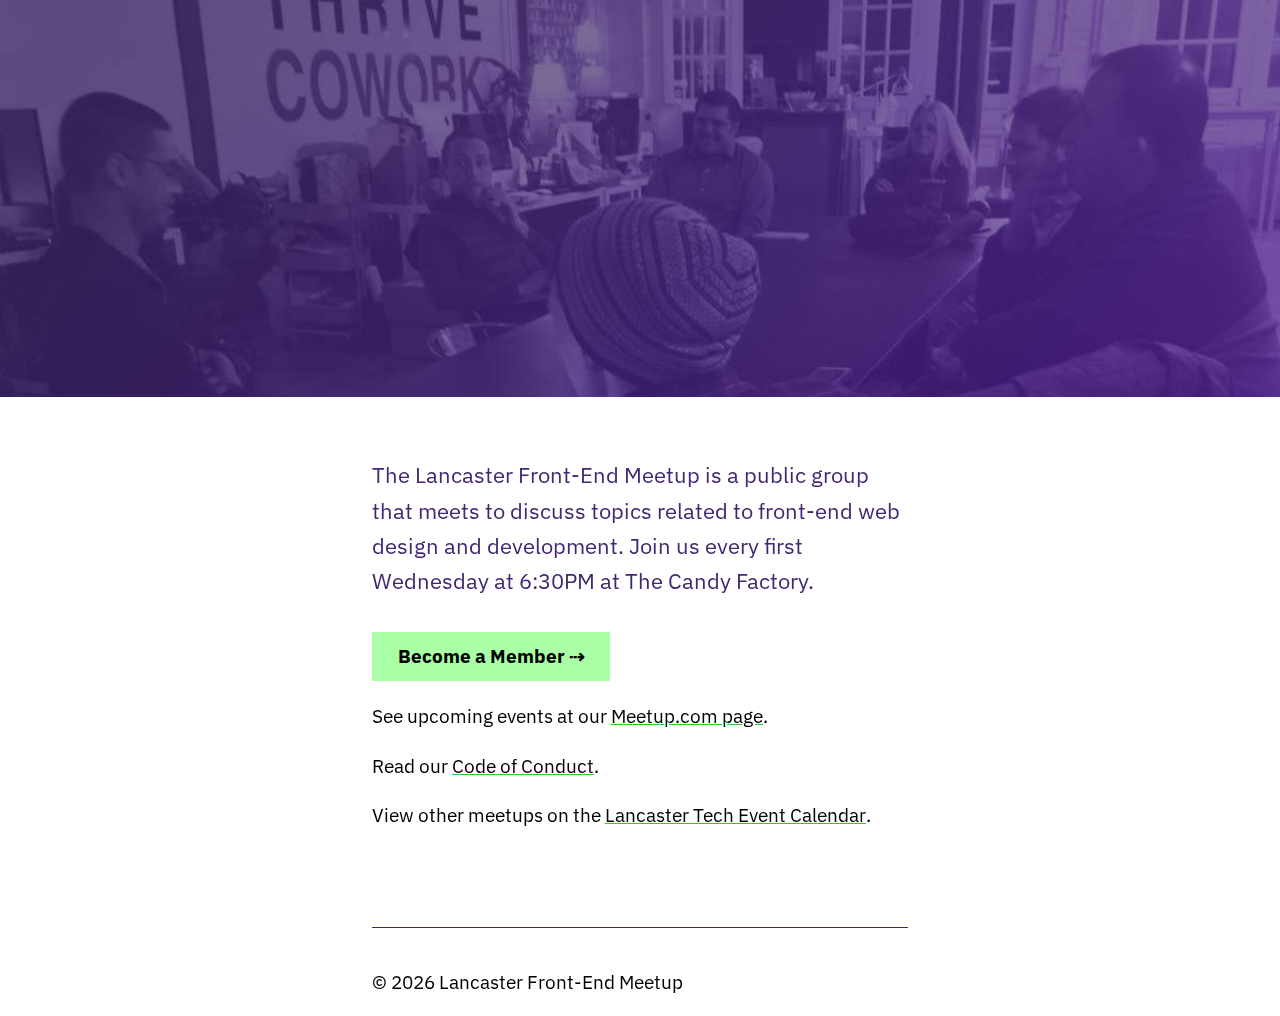
==== commit 220a6517: "add animation intro 🖌" ====
--- a/index.html
+++ b/index.html
@@ -1,44 +1,62 @@
 <!doctype html>
 <html lang="en">
+
 <head>
+	<!-- Global site tag (gtag.js) - Google Analytics -->
+	<script async src="https://www.googletagmanager.com/gtag/js?id=UA-64039998-1"></script>
+	<script>
+		window.dataLayer = window.dataLayer || [];
+
+		function gtag() {
+			dataLayer.push(arguments);
+		}
+		gtag('js', new Date());
+
+		gtag('config', 'UA-64039998-1');
+	</script>
+	<!-- End GA site tag -->
+
 	<meta charset="utf-8">
 	<meta http-equiv="X-UA-Compatible" content="IE=edge">
 	<meta name="viewport" content="width=device-width, initial-scale=1">
 	<title>Lancaster Front-End Meetup</title>
-	<meta name="description" content="The Lancaster Front-End Meetup meets every first Wednesday at 6:30 PM at the Candy Factory in Lancaster, Pennsylvania. We discuss and present topics around the design and development of websites and applications."> 
-	<meta name="author" content="Eric Clark"> 
+	<meta name="description" content="The Lancaster Front-End Meetup meets every first Wednesday at 6:30 PM at the Candy Factory in Lancaster, Pennsylvania. We discuss and present topics around the design and development of websites and applications.">
+	<meta name="author" content="Eric Clark">
 	<link rel="stylesheet" href="styles.css">
 	<link href="https://fonts.googleapis.com/css?family=IBM+Plex+Sans:400,700" rel="stylesheet">
 
 </head>
+
 <body>
 	<header class="hero">
 		<div class="container">
 
 			<h1 class="hero__title">
-				<small>Lancaster</small><br>
-				Front-End<br>
-				Meetup
+				<span><small>Lancaster</small></span>
+				<span>Front-End</span>
+				<span>Meetup</span>
 			</h1>
 			<h2 class="hero__subtitle">
-				Every First Wednesday
-				<br>
-				6:30 PM at <a href="https://www.google.com/maps/place/The+Candy+Factory/@40.0436094,-76.3073205,18z/data=!4m5!1m2!2m1!1scandy+factory!3m1!1s0x0000000000000000:0x0563521d0d78cf03" target="_blank" rel="noreferrer nofollow">The Candy Factory</a>
+				<span>Every First Wednesday</span>
+				<span>6:30 PM at <a href="https://www.google.com/maps/place/The+Candy+Factory/@40.0436094,-76.3073205,18z/data=!4m5!1m2!2m1!1scandy+factory!3m1!1s0x0000000000000000:0x0563521d0d78cf03"
+					 target="_blank" rel="noreferrer nofollow">The Candy Factory</a></span>
 			</h2>
-		</div>    
+		</div>
 	</header>
 
 	<main>
 		<div class="container">
 			<p class="lead">
-				The Lancaster Front-End Meetup is a public group that meets to discuss topics related to front-end web design and development. Join us every first Wednesday at 6:30PM at The Candy Factory.
+				The Lancaster Front-End Meetup is a public group that meets to discuss topics related to front-end web design and
+				development. Join us every first Wednesday at 6:30PM at The Candy Factory.
 			</p>
 			<a class="button" href="https://www.meetup.com/lancaster-front-end/">Become a Member &#8674;</a>
 			<p>See upcoming events at our <a href="https://www.meetup.com/lancaster-front-end/">Meetup.com page</a>.</p>
 
 			<p>Read our <a href="code-of-conduct.html">Code of Conduct</a>.</p>
 			<p>
-				View other meetups on the <a href="https://techlancaster.com/#calendar" target="_blank" rel="noreferrer nofollow">Lancaster Tech Event Calendar</a>.
+				View other meetups on the <a href="https://techlancaster.com/#calendar" target="_blank" rel="noreferrer nofollow">Lancaster
+					Tech Event Calendar</a>.
 			</p>
 		</div>
 	</main>
@@ -49,12 +67,11 @@
 			<hr>
 			<p class="small">&copy;
 				<script>
-				new Date().getFullYear()>2010&&document.write(new Date().getFullYear());
+					new Date().getFullYear() > 2010 && document.write(new Date().getFullYear());
 				</script> Lancaster Front-End Meetup</p>
 		</div>
 	</footer>
 
 </body>
-</html>
 
-
+</html>--- a/styles.css
+++ b/styles.css
@@ -1,2 +1,2 @@
-/*! normalize.css v8.0.1 | MIT License | github.com/necolas/normalize.css */html{line-height:1.15;-webkit-text-size-adjust:100%}body{margin:0}main{display:block}h1{font-size:2em;margin:0.67em 0}hr{box-sizing:content-box;height:0;overflow:visible}pre{font-family:monospace, monospace;font-size:1em}a{background-color:transparent}abbr[title]{border-bottom:none;text-decoration:underline;-webkit-text-decoration:underline dotted;text-decoration:underline dotted}b,strong{font-weight:bolder}code,kbd,samp{font-family:monospace, monospace;font-size:1em}small{font-size:80%}sub,sup{font-size:75%;line-height:0;position:relative;vertical-align:baseline}sub{bottom:-0.25em}sup{top:-0.5em}img{border-style:none}button,input,optgroup,select,textarea{font-family:inherit;font-size:100%;line-height:1.15;margin:0}button,input{overflow:visible}button,select{text-transform:none}button,[type="button"],[type="reset"],[type="submit"]{-webkit-appearance:button}button::-moz-focus-inner,[type="button"]::-moz-focus-inner,[type="reset"]::-moz-focus-inner,[type="submit"]::-moz-focus-inner{border-style:none;padding:0}button:-moz-focusring,[type="button"]:-moz-focusring,[type="reset"]:-moz-focusring,[type="submit"]:-moz-focusring{outline:1px dotted ButtonText}fieldset{padding:0.35em 0.75em 0.625em}legend{box-sizing:border-box;color:inherit;display:table;max-width:100%;padding:0;white-space:normal}progress{vertical-align:baseline}textarea{overflow:auto}[type="checkbox"],[type="radio"]{box-sizing:border-box;padding:0}[type="number"]::-webkit-inner-spin-button,[type="number"]::-webkit-outer-spin-button{height:auto}[type="search"]{-webkit-appearance:textfield;outline-offset:-2px}[type="search"]::-webkit-search-decoration{-webkit-appearance:none}::-webkit-file-upload-button{-webkit-appearance:button;font:inherit}details{display:block}summary{display:list-item}template{display:none}[hidden]{display:none}.hero{background-color:var(--primary);padding:calc(3em + 1vw) 0 calc(1.5em + 1vw);color:white;position:relative}.hero nav{position:relative;z-index:2}.hero a:hover,.hero a:focus{color:var(--secondary)}.hero:before{content:'';display:block;position:absolute;z-index:1;top:0;left:0;right:0;bottom:0}@supports (mix-blend-mode: multiply){.hero:before{background:transparent url("embossed_paper.png") repeat;mix-blend-mode:multiply}}.hero__title{margin:0;font-size:2.25rem;text-transform:uppercase;letter-spacing:.08em;line-height:1;color:var(--secondary);position:relative;z-index:2}@media (min-width: 480px){.hero__title{font-size:calc( 36px + (48 - 36) * ((100vw - 480px) / (600 - 480)))}}@media (min-width: 600px){.hero__title{font-size:3rem}}.hero__title+.hero__subtitle{margin-top:.66em}.hero__subtitle{margin:0 0 1em 0;font-size:1.1rem;font-weight:500;position:relative;z-index:2}@media (min-width: 480px){.hero__subtitle{font-size:calc( 17.6px + (19.2 - 17.6) * ((100vw - 480px) / (600 - 480)))}}@media (min-width: 600px){.hero__subtitle{font-size:1.2rem}}.hero__subtitle.hero__logo{font-size:1.5em;font-weight:900;line-height:1;text-transform:uppercase;letter-spacing:.08em}.hero__subtitle.hero__logo small{font-size:64%}:root{--primary: #401376;--secondary: #a9ffa6;--secondary--d: #33c72e;font-family:'IBM Plex Sans', sans-serif;font-size:1rem;line-height:1.6;box-sizing:border-box}@media (min-width: 480px){:root{font-size:calc( 16px + (19.2 - 16) * ((100vw - 480px) / (600 - 480)))}}@media (min-width: 600px){:root{font-size:1.2rem}}*,*:before,*:after{box-sizing:inherit}.container{width:100%;max-width:600px;margin:0 auto;padding:0 calc(1em + 1vw)}main{padding:2em 0}a,a:visited{display:inline-block;position:relative;color:inherit;text-decoration:underline;-webkit-text-decoration-color:var(--secondary--d);text-decoration-color:var(--secondary--d);-webkit-transform:translate(0, 0);transform:translate(0, 0)}a:hover,a:focus,a:visited:hover,a:visited:focus{color:var(--primary)}a:active,a:visited:active{-webkit-transform:translate(0, 1px);transform:translate(0, 1px)}.list--unstyled{list-style:none;padding:0;margin:0}p.lead{font-size:115%;margin-bottom:1.5em;color:var(--primary)}h2{margin:1em 0 .5em}hr{border:0;border-top:1px solid var(--primary);margin:2em 0}main h2,main h3{color:var(--primary)}.button,.button:visited{display:inline-block;padding:.5em 1.33em;background-color:var(--secondary);font-weight:900;text-decoration:none}
+/*! normalize.css v8.0.1 | MIT License | github.com/necolas/normalize.css */html{line-height:1.15;-webkit-text-size-adjust:100%}body{margin:0}main{display:block}h1{font-size:2em;margin:0.67em 0}hr{box-sizing:content-box;height:0;overflow:visible}pre{font-family:monospace, monospace;font-size:1em}a{background-color:transparent}abbr[title]{border-bottom:none;text-decoration:underline;-webkit-text-decoration:underline dotted;text-decoration:underline dotted}b,strong{font-weight:bolder}code,kbd,samp{font-family:monospace, monospace;font-size:1em}small{font-size:80%}sub,sup{font-size:75%;line-height:0;position:relative;vertical-align:baseline}sub{bottom:-0.25em}sup{top:-0.5em}img{border-style:none}button,input,optgroup,select,textarea{font-family:inherit;font-size:100%;line-height:1.15;margin:0}button,input{overflow:visible}button,select{text-transform:none}button,[type="button"],[type="reset"],[type="submit"]{-webkit-appearance:button}button::-moz-focus-inner,[type="button"]::-moz-focus-inner,[type="reset"]::-moz-focus-inner,[type="submit"]::-moz-focus-inner{border-style:none;padding:0}button:-moz-focusring,[type="button"]:-moz-focusring,[type="reset"]:-moz-focusring,[type="submit"]:-moz-focusring{outline:1px dotted ButtonText}fieldset{padding:0.35em 0.75em 0.625em}legend{box-sizing:border-box;color:inherit;display:table;max-width:100%;padding:0;white-space:normal}progress{vertical-align:baseline}textarea{overflow:auto}[type="checkbox"],[type="radio"]{box-sizing:border-box;padding:0}[type="number"]::-webkit-inner-spin-button,[type="number"]::-webkit-outer-spin-button{height:auto}[type="search"]{-webkit-appearance:textfield;outline-offset:-2px}[type="search"]::-webkit-search-decoration{-webkit-appearance:none}::-webkit-file-upload-button{-webkit-appearance:button;font:inherit}details{display:block}summary{display:list-item}template{display:none}[hidden]{display:none}.hero{background-color:var(--primary);padding:calc(3em + 1vw) 0 calc(1.5em + 1vw);color:white;position:relative;background-image:url("images/group-duscussion-at-the-lancaster-front-end-meetup.jpg");background-size:cover;background-repeat:no-repeat;background-position:center top;overflow:hidden}.hero nav{position:relative;z-index:2}.hero a:hover,.hero a:focus{color:var(--secondary)}.hero:before{content:'';display:block;position:absolute;z-index:1;top:-20px;left:0;right:0;bottom:0}@supports (mix-blend-mode: multiply){.hero:before{background:transparent url("images/embossed_paper_@2x.png") repeat;mix-blend-mode:multiply;-webkit-animation:noise 1.75s infinite linear;animation:noise 1.75s infinite linear}}@-webkit-keyframes noise{from{-webkit-transform:translate(0, 0);transform:translate(0, 0)}to{-webkit-transform:translate(0, 20px);transform:translate(0, 20px)}}@keyframes noise{from{-webkit-transform:translate(0, 0);transform:translate(0, 0)}to{-webkit-transform:translate(0, 20px);transform:translate(0, 20px)}}.hero__title{margin:0;font-size:2.25rem;text-transform:uppercase;letter-spacing:.08em;line-height:1;color:var(--secondary);position:relative;z-index:2}@media (min-width: 480px){.hero__title{font-size:calc( 36px + (48 - 36) * ((100vw - 480px) / (600 - 480)))}}@media (min-width: 600px){.hero__title{font-size:3rem}}.hero__title span{opacity:0;-webkit-transform:translateY(-2rem);transform:translateY(-2rem);-webkit-filter:blur(5px);filter:blur(5px);-webkit-animation:fade-in-down .8s ease-out;animation:fade-in-down .8s ease-out;-webkit-animation-delay:.3s;animation-delay:.3s;-webkit-animation-fill-mode:forwards;animation-fill-mode:forwards}.hero__title span:nth-child(2){-webkit-animation-delay:.7s;animation-delay:.7s}.hero__title span:nth-child(3){-webkit-animation-delay:1.1s;animation-delay:1.1s}.hero__title+.hero__subtitle{margin-top:.66em}.hero__subtitle{margin:0 0 1em 0;font-size:1.1rem;position:relative;z-index:2}@media (min-width: 480px){.hero__subtitle{font-size:calc( 17.6px + (19.2 - 17.6) * ((100vw - 480px) / (600 - 480)))}}@media (min-width: 600px){.hero__subtitle{font-size:1.2rem}}.hero__subtitle span{opacity:0;-webkit-transform:translateY(-2rem);transform:translateY(-2rem);-webkit-filter:blur(5px);filter:blur(5px);-webkit-animation:fade-in-down .4s ease-out;animation:fade-in-down .4s ease-out;-webkit-animation-delay:1.5s;animation-delay:1.5s;-webkit-animation-fill-mode:forwards;animation-fill-mode:forwards}.hero__subtitle span:nth-child(2){-webkit-animation-delay:1.9s;animation-delay:1.9s}.hero__subtitle.hero__logo{font-size:1.5em;font-weight:900;line-height:1;text-transform:uppercase;letter-spacing:.08em}.hero__subtitle.hero__logo small{font-size:64%}.hero__title span,.hero__subtitle span{display:block}@-webkit-keyframes fade-in-down{from{opacity:0;-webkit-transform:translateY(-2rem);transform:translateY(-2rem);-webkit-filter:blur(5px);filter:blur(5px)}to{opacity:1;-webkit-transform:translateY(0rem);transform:translateY(0rem);-webkit-filter:blur(0);filter:blur(0)}}@keyframes fade-in-down{from{opacity:0;-webkit-transform:translateY(-2rem);transform:translateY(-2rem);-webkit-filter:blur(5px);filter:blur(5px)}to{opacity:1;-webkit-transform:translateY(0rem);transform:translateY(0rem);-webkit-filter:blur(0);filter:blur(0)}}@-webkit-keyframes fade-in-up{from{opacity:0;-webkit-transform:translateY(2rem);transform:translateY(2rem);-webkit-filter:blur(5px);filter:blur(5px)}to{opacity:1;-webkit-transform:translateY(0rem);transform:translateY(0rem);-webkit-filter:blur(0);filter:blur(0)}}@keyframes fade-in-up{from{opacity:0;-webkit-transform:translateY(2rem);transform:translateY(2rem);-webkit-filter:blur(5px);filter:blur(5px)}to{opacity:1;-webkit-transform:translateY(0rem);transform:translateY(0rem);-webkit-filter:blur(0);filter:blur(0)}}:root{--primary: #432770;--secondary: #a9ffa6;--secondary--d: #33c72e;font-family:'IBM Plex Sans', sans-serif;font-size:1rem;line-height:1.6;box-sizing:border-box}@media (min-width: 480px){:root{font-size:calc( 16px + (19.2 - 16) * ((100vw - 480px) / (600 - 480)))}}@media (min-width: 600px){:root{font-size:1.2rem}}*,*:before,*:after{box-sizing:inherit}.container{width:100%;max-width:600px;margin:0 auto;padding:0 calc(1em + 1vw)}main{padding:2em 0}a,a:visited{display:inline-block;position:relative;color:inherit;text-decoration:underline;-webkit-text-decoration-color:var(--secondary--d);text-decoration-color:var(--secondary--d);-webkit-transform:translate(0, 0);transform:translate(0, 0)}a:hover,a:focus,a:visited:hover,a:visited:focus{color:var(--primary)}a:active,a:visited:active{-webkit-transform:translate(0, 1px);transform:translate(0, 1px)}.list--unstyled{list-style:none;padding:0;margin:0}p.lead{font-size:115%;margin-bottom:1.5em;color:var(--primary)}h2{margin:1em 0 .5em}hr{border:0;border-top:1px solid var(--primary);margin:2em 0}main h2,main h3{color:var(--primary)}.button,.button:visited{display:inline-block;padding:.5em 1.33em;background-color:var(--secondary);font-weight:900;text-decoration:none}
 /*# sourceMappingURL=styles.css.map */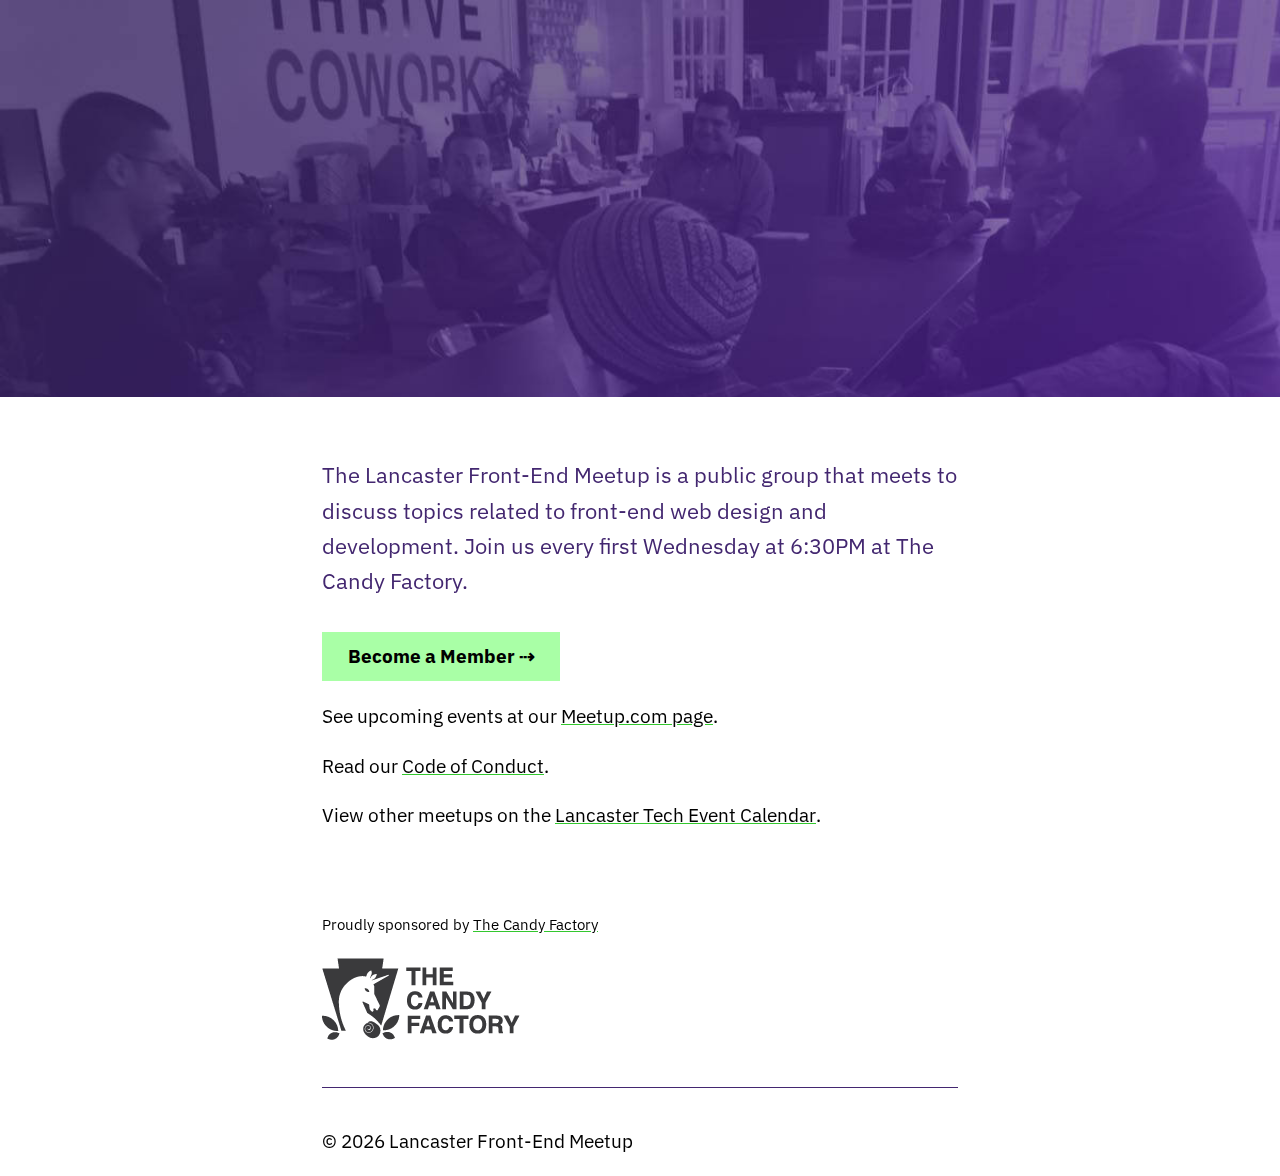
==== commit 0cb2d0a8: "update COC. add TCF logo." ====
--- a/index.html
+++ b/index.html
@@ -60,6 +60,17 @@
 			</p>
 		</div>
 	</main>
+	<aside>
+		<div class="container">
+			<p><small>Proudly sponsored by <a href="https://candyissweet.com/" target="_blank" rel="noreferrer">The Candy
+						Factory</a></small></p>
+			<a href="https://candyissweet.com/" title="Open the candy factory website in a new tab" target="_blank" rel="noreferrer">
+				<img src="images/the-candy-factory-unicorn-icon.png" alt="The Candy Factory">
+			</a>
+			<br>
+
+		</div>
+	</aside>
 
 
 	<footer>
@@ -74,4 +85,4 @@
 
 </body>
 
-</html>+</html>
--- a/styles.css
+++ b/styles.css
@@ -1,2 +1,2 @@
-/*! normalize.css v8.0.1 | MIT License | github.com/necolas/normalize.css */html{line-height:1.15;-webkit-text-size-adjust:100%}body{margin:0}main{display:block}h1{font-size:2em;margin:0.67em 0}hr{box-sizing:content-box;height:0;overflow:visible}pre{font-family:monospace, monospace;font-size:1em}a{background-color:transparent}abbr[title]{border-bottom:none;text-decoration:underline;-webkit-text-decoration:underline dotted;text-decoration:underline dotted}b,strong{font-weight:bolder}code,kbd,samp{font-family:monospace, monospace;font-size:1em}small{font-size:80%}sub,sup{font-size:75%;line-height:0;position:relative;vertical-align:baseline}sub{bottom:-0.25em}sup{top:-0.5em}img{border-style:none}button,input,optgroup,select,textarea{font-family:inherit;font-size:100%;line-height:1.15;margin:0}button,input{overflow:visible}button,select{text-transform:none}button,[type="button"],[type="reset"],[type="submit"]{-webkit-appearance:button}button::-moz-focus-inner,[type="button"]::-moz-focus-inner,[type="reset"]::-moz-focus-inner,[type="submit"]::-moz-focus-inner{border-style:none;padding:0}button:-moz-focusring,[type="button"]:-moz-focusring,[type="reset"]:-moz-focusring,[type="submit"]:-moz-focusring{outline:1px dotted ButtonText}fieldset{padding:0.35em 0.75em 0.625em}legend{box-sizing:border-box;color:inherit;display:table;max-width:100%;padding:0;white-space:normal}progress{vertical-align:baseline}textarea{overflow:auto}[type="checkbox"],[type="radio"]{box-sizing:border-box;padding:0}[type="number"]::-webkit-inner-spin-button,[type="number"]::-webkit-outer-spin-button{height:auto}[type="search"]{-webkit-appearance:textfield;outline-offset:-2px}[type="search"]::-webkit-search-decoration{-webkit-appearance:none}::-webkit-file-upload-button{-webkit-appearance:button;font:inherit}details{display:block}summary{display:list-item}template{display:none}[hidden]{display:none}.hero{background-color:var(--primary);padding:calc(3em + 1vw) 0 calc(1.5em + 1vw);color:white;position:relative;background-image:url("images/group-duscussion-at-the-lancaster-front-end-meetup.jpg");background-size:cover;background-repeat:no-repeat;background-position:center top;overflow:hidden}.hero nav{position:relative;z-index:2}.hero a:hover,.hero a:focus{color:var(--secondary)}.hero:before{content:'';display:block;position:absolute;z-index:1;top:-20px;left:0;right:0;bottom:0}@supports (mix-blend-mode: multiply){.hero:before{background:transparent url("images/embossed_paper_@2x.png") repeat;mix-blend-mode:multiply;-webkit-animation:noise 1.75s infinite linear;animation:noise 1.75s infinite linear}}@-webkit-keyframes noise{from{-webkit-transform:translate(0, 0);transform:translate(0, 0)}to{-webkit-transform:translate(0, 20px);transform:translate(0, 20px)}}@keyframes noise{from{-webkit-transform:translate(0, 0);transform:translate(0, 0)}to{-webkit-transform:translate(0, 20px);transform:translate(0, 20px)}}.hero__title{margin:0;font-size:2.25rem;text-transform:uppercase;letter-spacing:.08em;line-height:1;color:var(--secondary);position:relative;z-index:2}@media (min-width: 480px){.hero__title{font-size:calc( 36px + (48 - 36) * ((100vw - 480px) / (600 - 480)))}}@media (min-width: 600px){.hero__title{font-size:3rem}}.hero__title span{opacity:0;-webkit-transform:translateY(-2rem);transform:translateY(-2rem);-webkit-filter:blur(5px);filter:blur(5px);-webkit-animation:fade-in-down .8s ease-out;animation:fade-in-down .8s ease-out;-webkit-animation-delay:.3s;animation-delay:.3s;-webkit-animation-fill-mode:forwards;animation-fill-mode:forwards}.hero__title span:nth-child(2){-webkit-animation-delay:.7s;animation-delay:.7s}.hero__title span:nth-child(3){-webkit-animation-delay:1.1s;animation-delay:1.1s}.hero__title+.hero__subtitle{margin-top:.66em}.hero__subtitle{margin:0 0 1em 0;font-size:1.1rem;position:relative;z-index:2}@media (min-width: 480px){.hero__subtitle{font-size:calc( 17.6px + (19.2 - 17.6) * ((100vw - 480px) / (600 - 480)))}}@media (min-width: 600px){.hero__subtitle{font-size:1.2rem}}.hero__subtitle span{opacity:0;-webkit-transform:translateY(-2rem);transform:translateY(-2rem);-webkit-filter:blur(5px);filter:blur(5px);-webkit-animation:fade-in-down .4s ease-out;animation:fade-in-down .4s ease-out;-webkit-animation-delay:1.5s;animation-delay:1.5s;-webkit-animation-fill-mode:forwards;animation-fill-mode:forwards}.hero__subtitle span:nth-child(2){-webkit-animation-delay:1.9s;animation-delay:1.9s}.hero__subtitle.hero__logo{font-size:1.5em;font-weight:900;line-height:1;text-transform:uppercase;letter-spacing:.08em}.hero__subtitle.hero__logo small{font-size:64%}.hero__title span,.hero__subtitle span{display:block}@-webkit-keyframes fade-in-down{from{opacity:0;-webkit-transform:translateY(-2rem);transform:translateY(-2rem);-webkit-filter:blur(5px);filter:blur(5px)}to{opacity:1;-webkit-transform:translateY(0rem);transform:translateY(0rem);-webkit-filter:blur(0);filter:blur(0)}}@keyframes fade-in-down{from{opacity:0;-webkit-transform:translateY(-2rem);transform:translateY(-2rem);-webkit-filter:blur(5px);filter:blur(5px)}to{opacity:1;-webkit-transform:translateY(0rem);transform:translateY(0rem);-webkit-filter:blur(0);filter:blur(0)}}@-webkit-keyframes fade-in-up{from{opacity:0;-webkit-transform:translateY(2rem);transform:translateY(2rem);-webkit-filter:blur(5px);filter:blur(5px)}to{opacity:1;-webkit-transform:translateY(0rem);transform:translateY(0rem);-webkit-filter:blur(0);filter:blur(0)}}@keyframes fade-in-up{from{opacity:0;-webkit-transform:translateY(2rem);transform:translateY(2rem);-webkit-filter:blur(5px);filter:blur(5px)}to{opacity:1;-webkit-transform:translateY(0rem);transform:translateY(0rem);-webkit-filter:blur(0);filter:blur(0)}}:root{--primary: #432770;--secondary: #a9ffa6;--secondary--d: #33c72e;font-family:'IBM Plex Sans', sans-serif;font-size:1rem;line-height:1.6;box-sizing:border-box}@media (min-width: 480px){:root{font-size:calc( 16px + (19.2 - 16) * ((100vw - 480px) / (600 - 480)))}}@media (min-width: 600px){:root{font-size:1.2rem}}*,*:before,*:after{box-sizing:inherit}.container{width:100%;max-width:600px;margin:0 auto;padding:0 calc(1em + 1vw)}main{padding:2em 0}a,a:visited{display:inline-block;position:relative;color:inherit;text-decoration:underline;-webkit-text-decoration-color:var(--secondary--d);text-decoration-color:var(--secondary--d);-webkit-transform:translate(0, 0);transform:translate(0, 0)}a:hover,a:focus,a:visited:hover,a:visited:focus{color:var(--primary)}a:active,a:visited:active{-webkit-transform:translate(0, 1px);transform:translate(0, 1px)}.list--unstyled{list-style:none;padding:0;margin:0}p.lead{font-size:115%;margin-bottom:1.5em;color:var(--primary)}h2{margin:1em 0 .5em}hr{border:0;border-top:1px solid var(--primary);margin:2em 0}main h2,main h3{color:var(--primary)}.button,.button:visited{display:inline-block;padding:.5em 1.33em;background-color:var(--secondary);font-weight:900;text-decoration:none}
+/*! normalize.css v8.0.1 | MIT License | github.com/necolas/normalize.css */html{line-height:1.15;-webkit-text-size-adjust:100%}body{margin:0}main{display:block}h1{font-size:2em;margin:0.67em 0}hr{box-sizing:content-box;height:0;overflow:visible}pre{font-family:monospace, monospace;font-size:1em}a{background-color:transparent}abbr[title]{border-bottom:none;text-decoration:underline;-webkit-text-decoration:underline dotted;text-decoration:underline dotted}b,strong{font-weight:bolder}code,kbd,samp{font-family:monospace, monospace;font-size:1em}small{font-size:80%}sub,sup{font-size:75%;line-height:0;position:relative;vertical-align:baseline}sub{bottom:-0.25em}sup{top:-0.5em}img{border-style:none}button,input,optgroup,select,textarea{font-family:inherit;font-size:100%;line-height:1.15;margin:0}button,input{overflow:visible}button,select{text-transform:none}button,[type="button"],[type="reset"],[type="submit"]{-webkit-appearance:button}button::-moz-focus-inner,[type="button"]::-moz-focus-inner,[type="reset"]::-moz-focus-inner,[type="submit"]::-moz-focus-inner{border-style:none;padding:0}button:-moz-focusring,[type="button"]:-moz-focusring,[type="reset"]:-moz-focusring,[type="submit"]:-moz-focusring{outline:1px dotted ButtonText}fieldset{padding:0.35em 0.75em 0.625em}legend{box-sizing:border-box;color:inherit;display:table;max-width:100%;padding:0;white-space:normal}progress{vertical-align:baseline}textarea{overflow:auto}[type="checkbox"],[type="radio"]{box-sizing:border-box;padding:0}[type="number"]::-webkit-inner-spin-button,[type="number"]::-webkit-outer-spin-button{height:auto}[type="search"]{-webkit-appearance:textfield;outline-offset:-2px}[type="search"]::-webkit-search-decoration{-webkit-appearance:none}::-webkit-file-upload-button{-webkit-appearance:button;font:inherit}details{display:block}summary{display:list-item}template{display:none}[hidden]{display:none}.hero{background-color:var(--primary);padding:calc(3em + 1vw) 0 calc(1.5em + 1vw);color:white;position:relative;background-image:url("images/group-duscussion-at-the-lancaster-front-end-meetup.jpg");background-size:cover;background-repeat:no-repeat;background-position:center top;overflow:hidden}.hero nav{position:relative;z-index:2}.hero a:hover,.hero a:focus{color:var(--secondary) !important}.hero:before{content:'';display:block;position:absolute;z-index:1;top:-20px;left:0;right:0;bottom:0}@supports (mix-blend-mode: multiply){.hero:before{background:transparent url("images/embossed_paper_@2x.png") repeat;mix-blend-mode:multiply;-webkit-animation:noise 1.75s infinite linear;animation:noise 1.75s infinite linear}}@-webkit-keyframes noise{from{-webkit-transform:translate(0, 0);transform:translate(0, 0)}to{-webkit-transform:translate(0, 20px);transform:translate(0, 20px)}}@keyframes noise{from{-webkit-transform:translate(0, 0);transform:translate(0, 0)}to{-webkit-transform:translate(0, 20px);transform:translate(0, 20px)}}.hero__title{margin:0;font-size:2.25rem;text-transform:uppercase;letter-spacing:.08em;line-height:1;color:var(--secondary);position:relative;z-index:2}@media (min-width: 480px){.hero__title{font-size:calc( 36px + (48 - 36) * ((100vw - 480px) / (600 - 480)))}}@media (min-width: 600px){.hero__title{font-size:3rem}}.hero__title span{opacity:0;-webkit-transform:translateY(-2rem);transform:translateY(-2rem);-webkit-filter:blur(5px);filter:blur(5px);-webkit-animation:fade-in-down .8s ease-out;animation:fade-in-down .8s ease-out;-webkit-animation-delay:.3s;animation-delay:.3s;-webkit-animation-fill-mode:forwards;animation-fill-mode:forwards}.hero__title span:nth-child(2){-webkit-animation-delay:.7s;animation-delay:.7s}.hero__title span:nth-child(3){-webkit-animation-delay:1.1s;animation-delay:1.1s}.hero__title+.hero__subtitle{margin-top:.66em}.hero__subtitle{margin:0 0 1em 0;font-size:1.1rem;position:relative;z-index:2}@media (min-width: 480px){.hero__subtitle{font-size:calc( 17.6px + (19.2 - 17.6) * ((100vw - 480px) / (600 - 480)))}}@media (min-width: 600px){.hero__subtitle{font-size:1.2rem}}.hero__subtitle span{opacity:0;-webkit-transform:translateY(-2rem);transform:translateY(-2rem);-webkit-filter:blur(5px);filter:blur(5px);-webkit-animation:fade-in-down .4s ease-out;animation:fade-in-down .4s ease-out;-webkit-animation-delay:1.5s;animation-delay:1.5s;-webkit-animation-fill-mode:forwards;animation-fill-mode:forwards}.hero__subtitle span:nth-child(2){-webkit-animation-delay:1.9s;animation-delay:1.9s}.hero__subtitle span:nth-child(3){-webkit-animation-delay:2.3s;animation-delay:2.3s}.hero__subtitle.hero__logo{font-size:1.5em;font-weight:900;line-height:1;text-transform:uppercase;letter-spacing:.08em}.hero__subtitle.hero__logo small{font-size:64%}.hero__title span,.hero__subtitle span{display:block}@-webkit-keyframes fade-in-down{from{opacity:0;-webkit-transform:translateY(-2rem);transform:translateY(-2rem);-webkit-filter:blur(5px);filter:blur(5px)}to{opacity:1;-webkit-transform:translateY(0rem);transform:translateY(0rem);-webkit-filter:blur(0);filter:blur(0)}}@keyframes fade-in-down{from{opacity:0;-webkit-transform:translateY(-2rem);transform:translateY(-2rem);-webkit-filter:blur(5px);filter:blur(5px)}to{opacity:1;-webkit-transform:translateY(0rem);transform:translateY(0rem);-webkit-filter:blur(0);filter:blur(0)}}@-webkit-keyframes fade-in-up{from{opacity:0;-webkit-transform:translateY(2rem);transform:translateY(2rem);-webkit-filter:blur(5px);filter:blur(5px)}to{opacity:1;-webkit-transform:translateY(0rem);transform:translateY(0rem);-webkit-filter:blur(0);filter:blur(0)}}@keyframes fade-in-up{from{opacity:0;-webkit-transform:translateY(2rem);transform:translateY(2rem);-webkit-filter:blur(5px);filter:blur(5px)}to{opacity:1;-webkit-transform:translateY(0rem);transform:translateY(0rem);-webkit-filter:blur(0);filter:blur(0)}}:root{--primary: #432770;--secondary: #a9ffa6;--secondary--d: #33c72e;font-family:'IBM Plex Sans', sans-serif;font-size:1rem;line-height:1.6;box-sizing:border-box}@media (min-width: 480px){:root{font-size:calc( 16px + (19.2 - 16) * ((100vw - 480px) / (600 - 480)))}}@media (min-width: 600px){:root{font-size:1.2rem}}*,*:before,*:after{box-sizing:inherit}.container{width:100%;max-width:700px;margin:0 auto;padding:0 calc(1em + 1vw)}main{padding:2em 0}a,a:visited{display:inline-block;position:relative;color:inherit;text-decoration:underline;-webkit-text-decoration-color:var(--secondary--d);text-decoration-color:var(--secondary--d);-webkit-transform:translate(0, 0);transform:translate(0, 0)}a:hover,a:focus,a:visited:hover,a:visited:focus{color:var(--primary)}a:active,a:visited:active{-webkit-transform:translate(0, 1px);transform:translate(0, 1px)}.list--unstyled{list-style:none;padding:0;margin:0}p.lead{font-size:115%;margin-bottom:1.5em;color:var(--primary)}h2{margin:1em 0 .5em}hr{border:0;border-top:1px solid var(--primary);margin:2em 0}main h2,main h3{color:var(--primary)}.button,.button:visited{display:inline-block;padding:.5em 1.33em;background-color:var(--secondary);font-weight:900;text-decoration:none}
 /*# sourceMappingURL=styles.css.map */